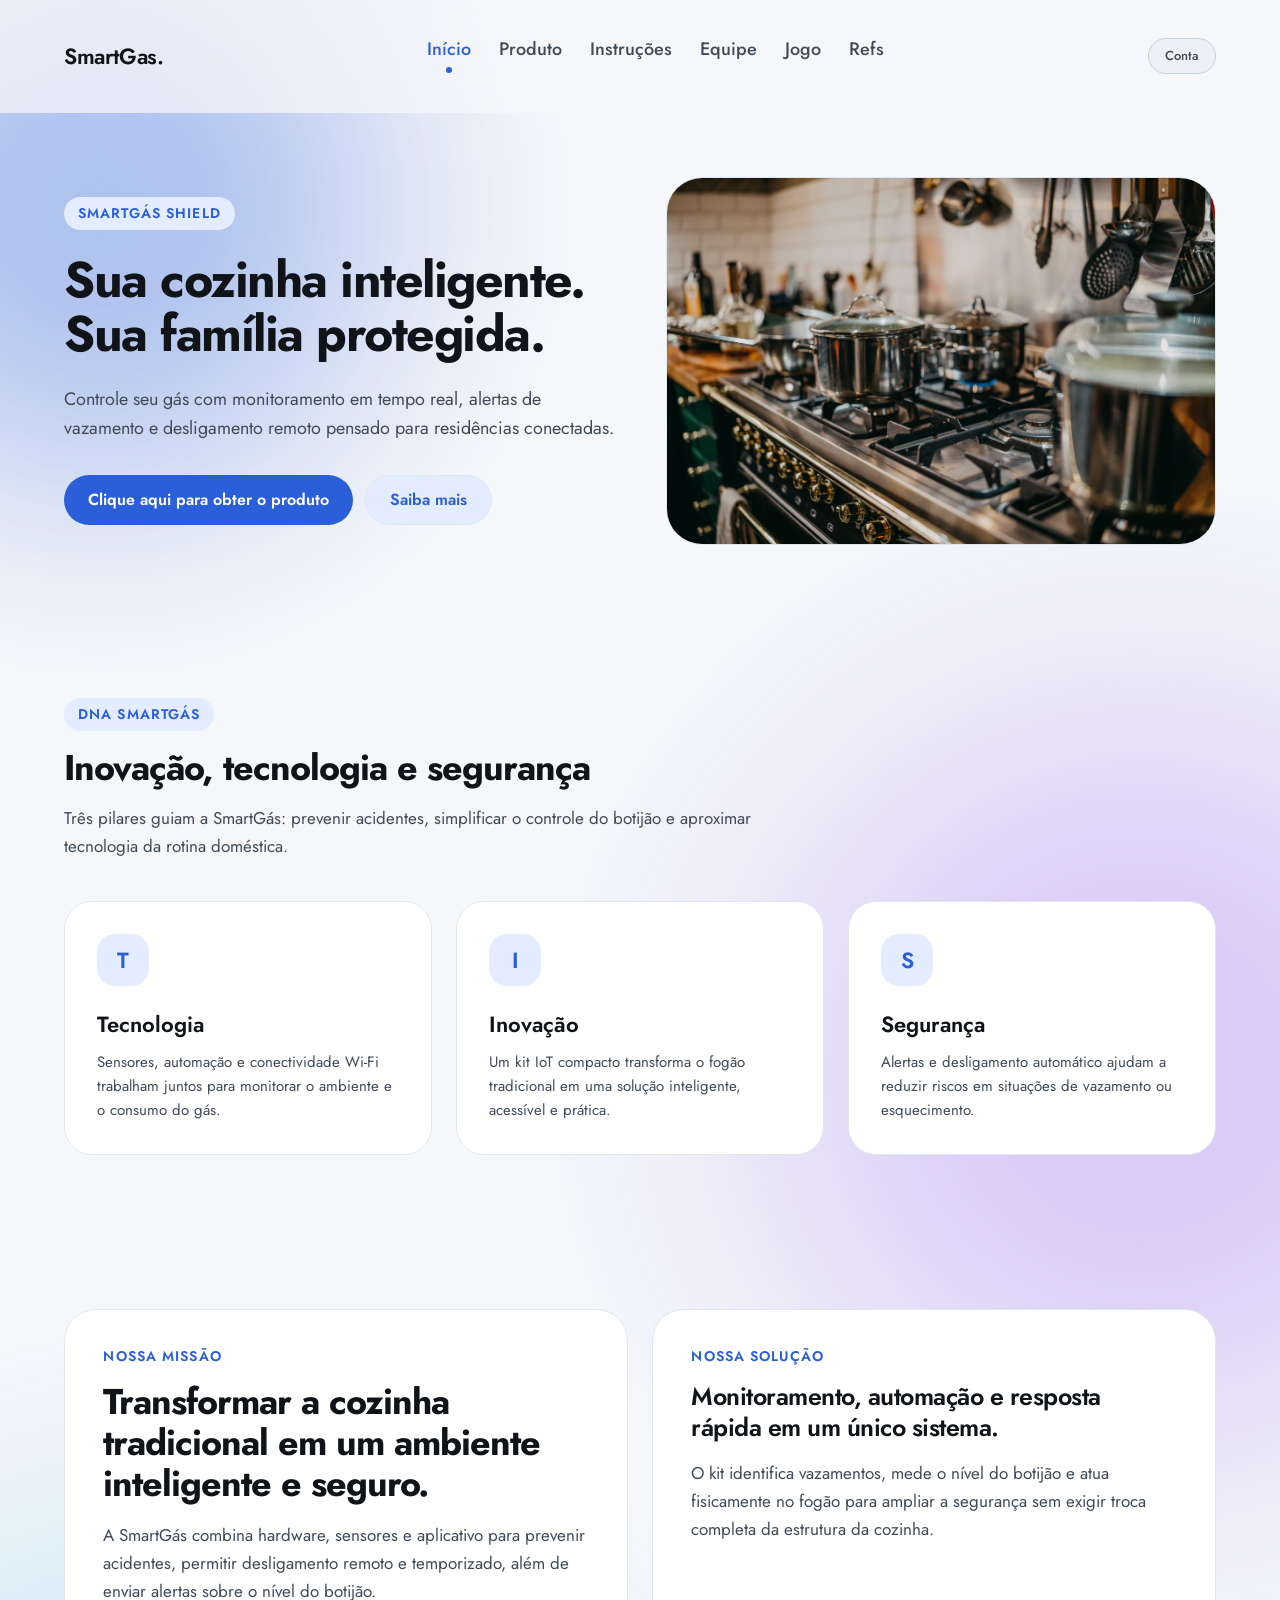
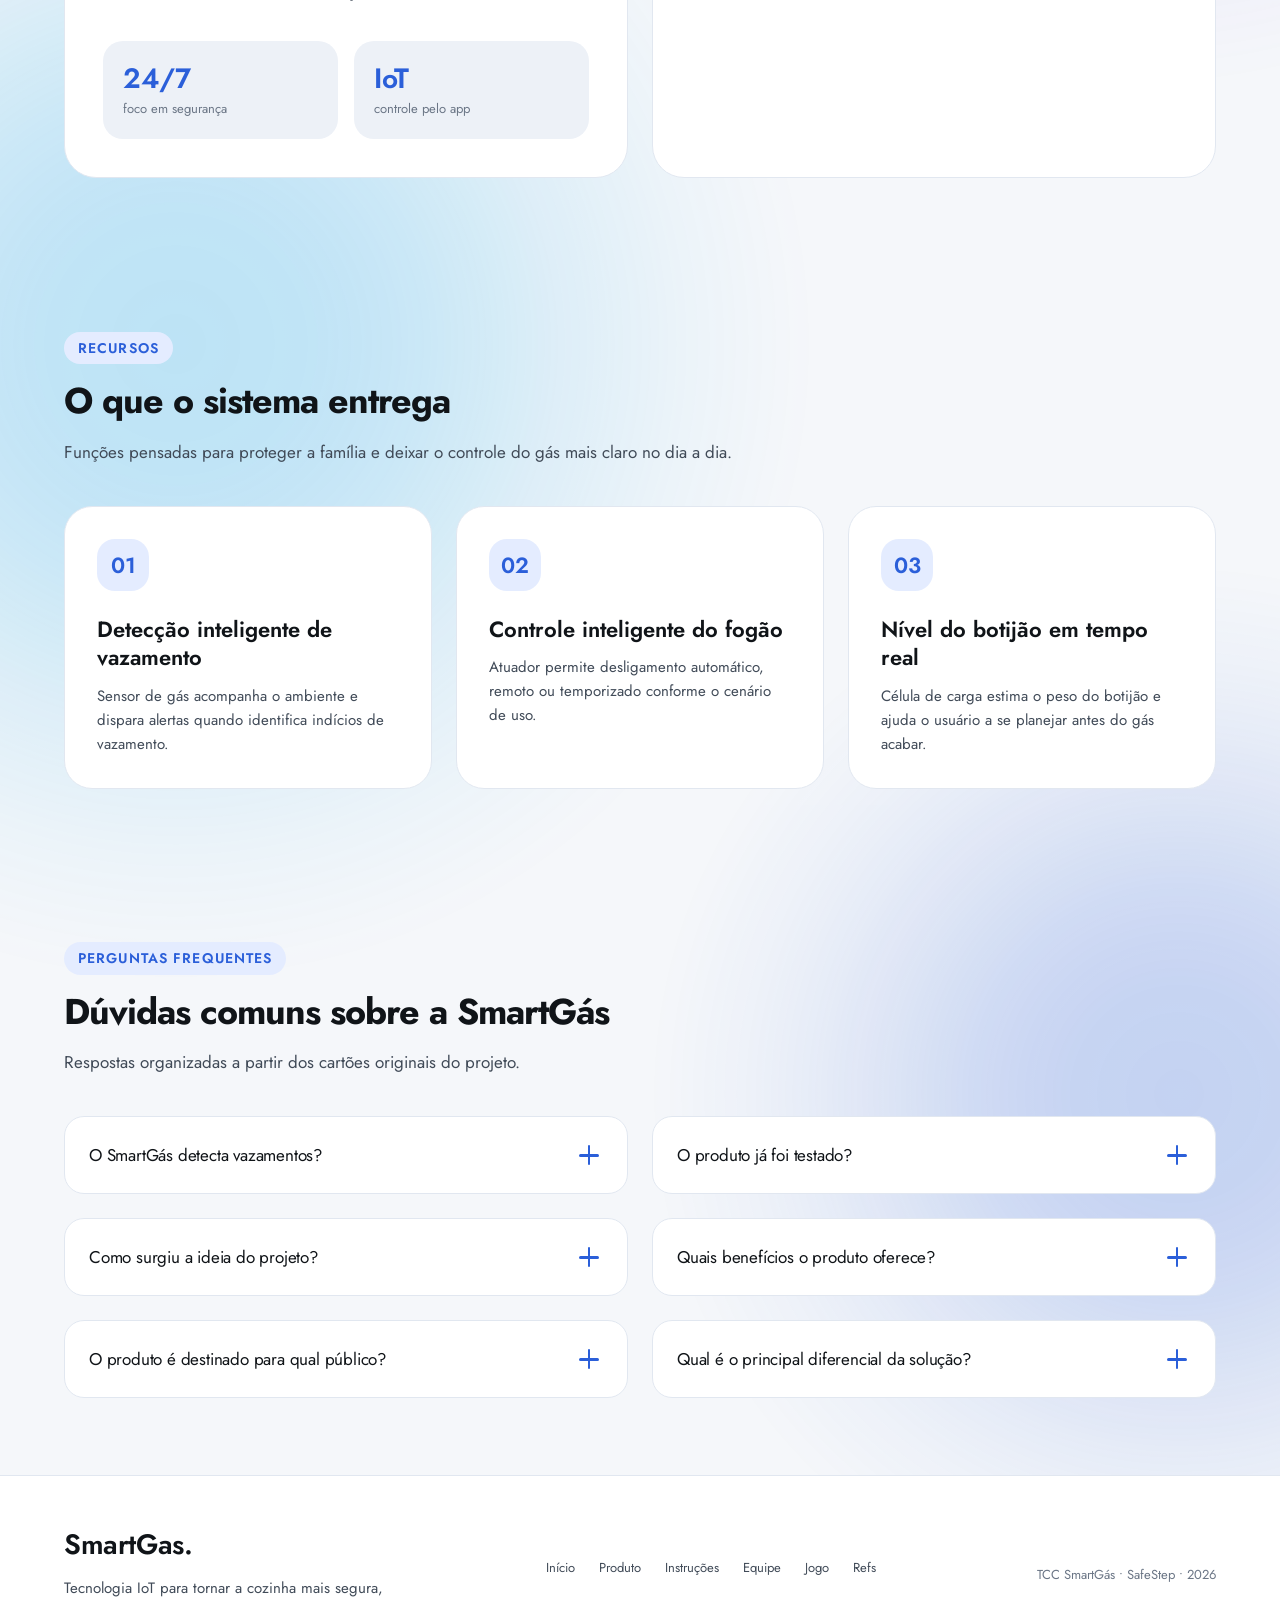
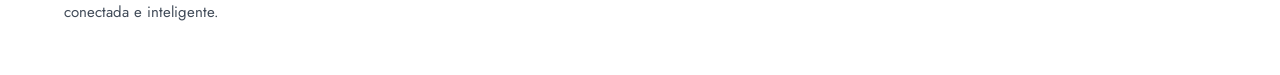
==== index.html @ c1dddef9 "first commit" ====
<!DOCTYPE html>
<html lang="pt-BR">
<head>
  <meta charset="UTF-8">
  <meta name="viewport" content="width=device-width, initial-scale=1">
  <title>SmartGás</title>
  <link rel="preconnect" href="https://fonts.googleapis.com">
  <link rel="preconnect" href="https://fonts.gstatic.com" crossorigin>
  <link href="https://fonts.googleapis.com/css2?family=Jost:wght@400;500;600;700&display=swap" rel="stylesheet">

  <link rel="stylesheet" href="css/global.css">
  <link rel="stylesheet" href="css/aurora.css">
  <!-- síncrono de propósito: aplica o tema e arma a aurora antes da primeira pintura -->
  <script src="js/theme.js"></script>

  <script src="js/aurora.js" defer></script>
  <script src="js/ui.js" defer></script>
  <script src="js/conta.js" defer></script>
</head>

<body data-page="home">

  <div class="aurora" aria-hidden="true">
    <div class="orb orb--1"></div>
    <div class="orb orb--2"></div>
    <div class="orb orb--3"></div>
    <div class="orb orb--4"></div>
  </div>

  <div class="page">

    
    <header class="navbar" id="navbar">
      <div class="container navbar__inner">
        <a class="wordmark" href="index.html">SmartGas.</a>

        <button class="nav-toggle" type="button" aria-expanded="false"
                aria-controls="nav-links" aria-label="Abrir menu">☰</button>

        <nav class="nav-links" id="nav-links" aria-label="Navegação principal">
          <a href="index.html" aria-current="page">Início</a>
          <a href="produto.html">Produto</a>
          <a href="instrucoes.html">Instruções</a>
          <a href="equipe.html">Equipe</a>
          <a href="jogo.html">Jogo</a>
          <a href="refs.html">Refs</a>
        </nav>

        <div class="navbar__actions">
          <button id="account-btn" class="btn--ghost" type="button">Conta</button>
        </div>
      </div>
    </header>

    <dialog class="modal" id="account-modal" aria-labelledby="account-title">
      <div class="panel">
        <span class="eyebrow">SUA CONTA</span>
        <h2 class="t-h3" id="account-title">Você não está conectado</h2>
        <p class="t-body-m modal__text">
          Entre ou crie uma conta para usar o app SmartGás e o jogo The Last Meds.
          
        </p>
        
        <div class="modal__actions">
          <a class="btn btn--primary" href="login.html">Entrar</a>
          <a class="btn btn--secondary" href="cadastro.html">Criar conta</a>
        </div>

        <div class="modal__theme">
          <span class="t-caption">Aparência</span>
          <div class="modal__seg" role="group" aria-label="Escolha de aparência">
            <button type="button" class="modal__opt" data-theme-option="dark">Dark</button>
            <button type="button" class="modal__opt" data-theme-option="light">Light</button>
          </div>
        </div>

        <button type="button" class="modal__close" data-close-modal>Fechar</button>
      </div>
    </dialog>

    <main>
      <section class="hero">
        <div class="container hero__grid">
          <div class="hero__copy">
            <span class="eyebrow">SMARTGÁS SHIELD</span>
            <h1 class="t-display">Sua cozinha inteligente. Sua família protegida.</h1>
            <p class="t-body-l">
              Controle seu gás com monitoramento em tempo real, alertas de vazamento
              e desligamento remoto pensado para residências conectadas.
            </p>
            <div class="hero__actions">
              <a class="btn btn--primary" href="produto.html">Clique aqui para obter o produto</a>
              <a class="btn btn--secondary" href="#dna">Saiba mais</a>
            </div>
          </div>

          <figure class="hero__media">
            <img src="assets/img/hero-cozinha.png"
                 alt="Cozinha residencial com o kit SmartGás instalado junto ao fogão"
            />
          </figure>
        </div>
      </section>

      <section class="section" id="dna">
        <div class="container">
          <div class="section-head">
            <span class="eyebrow">DNA SMARTGÁS</span>
            <h2 class="t-h2">Inovação, tecnologia e segurança</h2>
            <p class="t-body-m lede">
              Três pilares guiam a SmartGás: prevenir acidentes, simplificar o controle
              do botijão e aproximar tecnologia da rotina doméstica.
            </p>
          </div>

          <div class="grid-3">
            <span class="card">
              <span class="card__icon" aria-hidden="true">T</span>
              <h3 class="t-h4">Tecnologia</h3>
              <p class="t-body-s card__body">
                Sensores, automação e conectividade Wi-Fi trabalham juntos para
                monitorar o ambiente e o consumo do gás.
              </p>
            </span>

            <span class="card">
              <span class="card__icon" aria-hidden="true">I</span>
              <h3 class="t-h4">Inovação</h3>
              <p class="t-body-s card__body">
                Um kit IoT compacto transforma o fogão tradicional em uma solução
                inteligente, acessível e prática.
              </p>
            </span>

            <span class="card">
              <span class="card__icon" aria-hidden="true">S</span>
              <h3 class="t-h4">Segurança</h3>
              <p class="t-body-s card__body">
                Alertas e desligamento automático ajudam a reduzir riscos em situações
                de vazamento ou esquecimento.
              </p>
            </span>
          </div>
        </div>
      </section>

      <section class="section" id="missao">
        <div class="container grid-2">

          <div class="panel">
            <span class="eyebrow eyebrow--bare">NOSSA MISSÃO</span>
            <h2 class="t-h2">Transformar a cozinha tradicional em um ambiente inteligente e seguro.</h2>
            <p class="t-body-m">
              A SmartGás combina hardware, sensores e aplicativo para prevenir acidentes,
              permitir desligamento remoto e temporizado, além de enviar alertas sobre o
              nível do botijão.
            </p>

            <div class="metrics">
              <div class="metric">
                <span class="metric__value">24/7</span>
                <span class="metric__label">foco em segurança</span>
              </div>
              <div class="metric">
                <span class="metric__value">IoT</span>
                <span class="metric__label">controle pelo app</span>
              </div>
            </div>
          </div>

          <div class="panel">
            <span class="eyebrow eyebrow--bare">NOSSA SOLUÇÃO</span>
            <h3 class="t-h3">Monitoramento, automação e resposta rápida em um único sistema.</h3>
            <p class="t-body-m">
              O kit identifica vazamentos, mede o nível do botijão e atua fisicamente no
              fogão para ampliar a segurança sem exigir troca completa da estrutura da
              cozinha.
            </p>
          </div>

        </div>
      </section>

      <section class="section" id="recursos">
        <div class="container">
          <div class="section-head">
            <span class="eyebrow">RECURSOS</span>
            <h2 class="t-h2">O que o sistema entrega</h2>
            <p class="t-body-m lede">
              Funções pensadas para proteger a família e deixar o controle do gás mais
              claro no dia a dia.
            </p>
          </div>

          <div class="grid-3">
            <div class="card">
              <span class="card__icon" aria-hidden="true">01</span>
              <h3 class="t-h4">Detecção inteligente de vazamento</h3>
              <p class="t-body-s card__body">
                Sensor de gás acompanha o ambiente e dispara alertas quando identifica
                indícios de vazamento.
              </p>
            </div>

            <div class="card">
              <span class="card__icon" aria-hidden="true">02</span>
              <h3 class="t-h4">Controle inteligente do fogão</h3>
              <p class="t-body-s card__body">
                Atuador permite desligamento automático, remoto ou temporizado conforme
                o cenário de uso.
              </p>
            </div>

            <div class="card">
              <span class="card__icon" aria-hidden="true">03</span>
              <h3 class="t-h4">Nível do botijão em tempo real</h3>
              <p class="t-body-s card__body">
                Célula de carga estima o peso do botijão e ajuda o usuário a se planejar
                antes do gás acabar.
              </p>
            </div>
          </div>
        </div>
      </section>

      <section class="section" id="faq">
        <div class="container">
          <div class="section-head">
            <span class="eyebrow">PERGUNTAS FREQUENTES</span>
            <h2 class="t-h2">Dúvidas comuns sobre a SmartGás</h2>
            <p class="t-body-m lede">
              Respostas organizadas a partir dos cartões originais do projeto.
            </p>
          </div>

          <div class="faq-grid">

            <div class="faq-col">
              <div class="faq-item">
                <h3 class="faq-item__heading">
                  <button class="faq-item__q" type="button"
                          aria-expanded="false" aria-controls="faq-a1">
                    <span class="faq-item__q-text">O SmartGás detecta vazamentos?</span>
                    <span class="faq-item__glyph" aria-hidden="true"></span>
                  </button>
                </h3>
                <div class="faq-item__panel" id="faq-a1">
                  <div class="faq-item__panel-inner">
                    <p class="t-body-s faq-item__a">
                      Sim. O sistema usa sensor de gás para identificar alterações no
                      ambiente e emitir alertas de segurança.
                    </p>
                  </div>
                </div>
              </div>

              <div class="faq-item">
                <h3 class="faq-item__heading">
                  <button class="faq-item__q" type="button"
                          aria-expanded="false" aria-controls="faq-a2">
                    <span class="faq-item__q-text">Como surgiu a ideia do projeto?</span>
                    <span class="faq-item__glyph" aria-hidden="true"></span>
                  </button>
                </h3>
                <div class="faq-item__panel" id="faq-a2">
                  <div class="faq-item__panel-inner">
                    <p class="t-body-s faq-item__a">
                      A ideia nasceu da preocupação com acidentes domésticos provocados por
                      vazamento de gás de cozinha, uma situação comum em residências
                      brasileiras e quase sempre percebida tarde demais.
                    </p>
                  </div>
                </div>
              </div>

              <div class="faq-item">
                <h3 class="faq-item__heading">
                  <button class="faq-item__q" type="button"
                          aria-expanded="false" aria-controls="faq-a3">
                    <span class="faq-item__q-text">O produto é destinado para qual público?</span>
                    <span class="faq-item__glyph" aria-hidden="true"></span>
                  </button>
                </h3>
                <div class="faq-item__panel" id="faq-a3">
                  <div class="faq-item__panel-inner">
                    <p class="t-body-s faq-item__a">
                      Famílias, estudantes que moram sozinhos, pequenos restaurantes e
                      qualquer cozinha que use botijão de GLP e precise de um monitoramento
                      simples e acessível.
                    </p>
                  </div>
                </div>
              </div>
            </div>

            <div class="faq-col">
              <div class="faq-item">
                <h3 class="faq-item__heading">
                  <button class="faq-item__q" type="button"
                          aria-expanded="false" aria-controls="faq-b1">
                    <span class="faq-item__q-text">O produto já foi testado?</span>
                    <span class="faq-item__glyph" aria-hidden="true"></span>
                  </button>
                </h3>
                <div class="faq-item__panel" id="faq-b1">
                  <div class="faq-item__panel-inner">
                    <p class="t-body-s faq-item__a">
                      O protótipo está em desenvolvimento e deve passar por validações com
                      sensores, atuadores e aplicativo.
                    </p>
                  </div>
                </div>
              </div>

              <div class="faq-item">
                <h3 class="faq-item__heading">
                  <button class="faq-item__q" type="button"
                          aria-expanded="false" aria-controls="faq-b2">
                    <span class="faq-item__q-text">Quais benefícios o produto oferece?</span>
                    <span class="faq-item__glyph" aria-hidden="true"></span>
                  </button>
                </h3>
                <div class="faq-item__panel" id="faq-b2">
                  <div class="faq-item__panel-inner">
                    <p class="t-body-s faq-item__a">
                      Alerta sonoro e visual imediato, fechamento automático do registro pelo
                      servo motor e acompanhamento do ambiente pelo aplicativo, tudo com
                      componentes de baixo custo.
                    </p>
                  </div>
                </div>
              </div>

              <div class="faq-item">
                <h3 class="faq-item__heading">
                  <button class="faq-item__q" type="button"
                          aria-expanded="false" aria-controls="faq-b3">
                    <span class="faq-item__q-text">Qual é o principal diferencial da solução?</span>
                    <span class="faq-item__glyph" aria-hidden="true"></span>
                  </button>
                </h3>
                <div class="faq-item__panel" id="faq-b3">
                  <div class="faq-item__panel-inner">
                    <p class="t-body-s faq-item__a">
                      Além de avisar, o SmartGás age: o ESP32 interrompe o fornecimento de
                      gás sozinho e envia o estado do ambiente para o aplicativo, sem
                      depender de alguém estar em casa.
                    </p>
                  </div>
                </div>
              </div>
            </div>

          </div>
        </div>
      </section>
    </main>

    <footer class="footer">
      <div class="container footer__inner">
        <div class="footer__brand">
          <span class="wordmark">SmartGas.</span>
          <p class="t-body-s">
            Tecnologia IoT para tornar a cozinha mais segura, conectada e inteligente.
          </p>
        </div>

        <nav class="footer__sitemap" aria-label="Mapa do site">
          <a href="index.html">Início</a>
          <a href="produto.html">Produto</a>
          <a href="instrucoes.html">Instruções</a>
          <a href="equipe.html">Equipe</a>
          <a href="jogo.html">Jogo</a>
          <a href="refs.html">Refs</a>
        </nav>

        <span class="footer__meta">TCC SmartGás • SafeStep • 2026</span>
      </div>
    </footer>
  </div>


</body>
</html>
---- css/global.css ----
/* ============================================================
   SmartGás — CSS global
   Tokens portados do Figma (arquivo smartGas, fileKey RuCBuh9LRVSl0ZX6xgzeC5)
   Modos do Figma: Dark (padrão) e Light
   ============================================================ */

/* ---------- 1. Tokens de cor — modo Dark (padrão) ---------- */
:root {
  --bg-canvas: #1a1c1e;
  --bg-surface: #24282c;
  --bg-elevated: #2f3439;

  --text-primary: #ffffff;
  --text-secondary: #c4cbd4;
  --text-muted: #8d97a3;
  --text-on-brand: #0b1220;

  --brand-primary: #7da2ff;
  --brand-soft: #24314f;
  --brand-on-soft: #afc5ff;

  --border-subtle: #3a4046;
  --border-strong: #4e555d;

  --glow-aurora-1: #7da2ff;
  --glow-aurora-2: #22d3ee;
  --glow-aurora-3: #a78bfa;

  color-scheme: dark;
}

/* ---------- 2. Tokens de cor — modo Light ---------- */
:root[data-theme="light"] {
  --bg-canvas: #f5f7fa;
  --bg-surface: #ffffff;
  --bg-elevated: #edf1f7;

  --text-primary: #101418;
  --text-secondary: #414b58;
  --text-muted: #6b7686;
  --text-on-brand: #ffffff;

  --brand-primary: #2b5fd9;
  --brand-soft: #e4ecff;
  --brand-on-soft: #2b5fd9;

  --border-subtle: #e1e7f0;
  --border-strong: #c7d0dd;

  --glow-aurora-1: #2b5fd9;
  --glow-aurora-2: #7c3aed;
  --glow-aurora-3: #0ea5e9;

  color-scheme: light;
}

/* Segue o sistema quando o usuário ainda não escolheu um tema */
@media (prefers-color-scheme: light) {
  :root:not([data-theme="dark"]) {
    --bg-canvas: #f5f7fa;
    --bg-surface: #ffffff;
    --bg-elevated: #edf1f7;

    --text-primary: #101418;
    --text-secondary: #414b58;
    --text-muted: #6b7686;
    --text-on-brand: #ffffff;

    --brand-primary: #2b5fd9;
    --brand-soft: #e4ecff;
    --brand-on-soft: #2b5fd9;

    --border-subtle: #e1e7f0;
    --border-strong: #c7d0dd;

    --glow-aurora-1: #2b5fd9;
    --glow-aurora-2: #7c3aed;
    --glow-aurora-3: #0ea5e9;

    color-scheme: light;
  }
}

/* ---------- 3. Tokens de forma e espaço ---------- */
:root {
  --radius-pill: 999px;
  --radius-card: 28px;
  --radius-card-lg: 32px;
  --radius-faq: 20px;
  --radius-tile: 20px;
  --radius-icon: 18px;
  --radius-image: 36px;

  --container: 1200px;
  --gutter: 24px;

  /* escala de espaçamento usada nas seções do Figma */
  --space-1: 8px;
  --space-2: 12px;
  --space-3: 16px;
  --space-4: 20px;
  --space-5: 24px;
  --space-6: 32px;
  --space-7: 40px;
  --space-8: 56px;
  --space-9: 80px;
  --space-10: 120px;

  /* animação de entrada (mesmos valores do protótipo do Figma) */
  --reveal-shift: 70px;
  --reveal-duration: 1.2s;
  --reveal-ease: cubic-bezier(0.16, 1, 0.3, 1);

  /* timings do protótipo Figma (node.reactions) */
  --ease-out: cubic-bezier(0, 0, 0.58, 1);
  --ease-in-out: cubic-bezier(0.42, 0, 0.58, 1);
  --motion-hover: 150ms var(--ease-out);      /* SMART_ANIMATE, hover em geral */
  --motion-overlay: 220ms var(--ease-out);    /* DISSOLVE, modal "Conta" */
  --motion-nav: 250ms var(--ease-in-out);     /* DISSOLVE, navegação entre páginas */
}

/* ---------- 4. Reset ---------- */
*,
*::before,
*::after {
  box-sizing: border-box;
}

html {
  scroll-behavior: smooth;
}

body {
  position: relative; 
  margin: 0;
  background: var(--bg-canvas);
  color: var(--text-primary);
  font-family: "Jost", system-ui, -apple-system, "Segoe UI", sans-serif;
  -webkit-font-smoothing: antialiased;
  text-rendering: optimizeLegibility;
  overflow-x: hidden;
}

h1,
h2,
h3,
h4,
p,
figure,
ul {
  margin: 0;
}

ul {
  padding: 0;
  list-style: none;
}

a {
  color: inherit;
  text-decoration: none;
}

img {
  display: block;
  max-width: 100%;
}

button {
  font: inherit;
  color: inherit;
  border: 0;
  background: none;
  cursor: pointer;
}

:focus-visible {
  outline: 2px solid var(--brand-primary);
  outline-offset: 3px;
  border-radius: 4px;
}

.t-display {
  font-size: clamp(38px, 3.9vw, 56px);
  line-height: 1.08;
  letter-spacing: -1.5px;
  font-weight: 700;
}

.t-h2 {
  font-size: clamp(30px, 2.8vw, 40px);
  line-height: 1.15;
  letter-spacing: -1px;
  font-weight: 700;
}

.t-h3 {
  font-size: clamp(24px, 1.95vw, 28px);
  line-height: 1.25;
  letter-spacing: -0.5px;
  font-weight: 600;
}

.t-h4 {
  font-size: 22px;
  line-height: 1.3;
  font-weight: 600;
}

.t-body-l {
  font-size: clamp(18px, 1.4vw, 20px);
  line-height: 1.6;
  font-weight: 400;
}

.t-body-m {
  font-size: 17px;
  line-height: 1.65;
  font-weight: 400;
}

.t-body-s {
  font-size: 15px;
  line-height: 1.6;
  font-weight: 400;
}

.t-nav {
  font-size: 18px;
  line-height: 1.2;
  font-weight: 500;
}

.t-button {
  font-size: 16px;
  line-height: 1;
  font-weight: 600;
}

.t-caption {
  font-size: 15px;
  line-height: 1.45;
  color: var(--text-secondary)
}

/* ---------- 6. Layout ---------- */
.container {
  width: 100%;
  max-width: var(--container);
  margin-inline: auto;
  padding-inline: var(--gutter);
}

.page {
  position: relative;
  z-index: 1; /* acima da camada de aurora */
}

.section {
  padding-block: clamp(56px, 6vw, 88px);
}

.section-head {
  max-width: 720px;
  display: flex;
  flex-direction: column;
  gap: var(--space-3);
  margin-bottom: var(--space-7);
}

.section-head .lede {
  color: var(--text-secondary);
}

/* ---------- 7. Etiqueta (Label/Eyebrow) ---------- */
.eyebrow {
  display: inline-flex;
  align-items: center;
  align-self: flex-start;
  font-size: 14px;
  line-height: 1.2;
  font-weight: 600;
  letter-spacing: 1.12px;
  color: var(--brand-on-soft);
  background: var(--brand-soft);
  border-radius: var(--radius-pill);
  padding: 8px 14px;
}

.eyebrow--bare {
  background: none;
  padding: 0;
  color: var(--brand-primary);
}

/* ---------- 8. Botões ---------- */
.btn {
  display: inline-flex;
  align-items: center;
  justify-content: center;
  gap: var(--space-1);
  border-radius: var(--radius-pill);
  padding: 16px 24px;
  font-size: 16px;
  line-height: 1;
  font-weight: 600;
  transition: transform 0.18s var(--ease-out), filter 0.18s ease, background-color 0.18s ease;
}

.btn:hover {
  transform: translateY(-2px);
}

.btn--primary {
  background: var(--brand-primary);
  color: var(--text-on-brand);
}

.btn--primary:hover {
  filter: brightness(1.08);
}

.btn--secondary {
  background: var(--brand-soft);
  color: var(--brand-on-soft);
  border: 1px solid var(--border-subtle);
}

.btn--secondary:hover {
  border-color: var(--border-strong);
}

.btn--ghost {
  display: inline-flex;
  align-items: center;
  justify-content: center;
  background: var(--bg-elevated);
  color: var(--text-secondary);
  border: 1px solid var(--border-strong);
  border-radius: var(--radius-pill);
  padding: 8px 16px;
  font-size: 13px;
  line-height: 1.45;
  font-weight: 500;
}

.btn--ghost:hover {
  color: var(--text-primary);
}

/* ---------- 8b. Modal (<dialog> nativo) ----------
   O painel reaproveita .panel, e o conteúdo usa .eyebrow, .btn e .t-*.
   Aqui só fica o que o <dialog> em si precisa. */
.modal {
  width: min(440px, calc(100% - 32px));
  max-width: none;
  padding: 0;
  border: 0;
  background: none;
  color: var(--text-primary);
}

.modal::backdrop {
  background: color-mix(in srgb, var(--bg-canvas) 68%, transparent);
  backdrop-filter: blur(8px);
  -webkit-backdrop-filter: blur(8px);
}

.modal .panel {
  gap: var(--space-2);
}

.modal__text {
  color: var(--text-secondary);
  border-bottom: 1px solid var(--border-subtle);
  padding-bottom: var(--space-3);
}

.modal__actions {
  display: grid;
  gap: var(--space-2);
  margin-top: var(--space-2);
}

/* linha de aparência */
.modal__theme {
  display: flex;
  align-items: center;
  justify-content: space-between;
  gap: var(--space-3);
  margin-top: var(--space-3);
  padding-top: var(--space-4);
  border-top: 1px solid var(--border-subtle);
  color: var(--text-muted);
}

.modal__seg {
  display: flex;
  gap: 4px;
  padding: 4px;
  background: var(--bg-elevated);
  border-radius: var(--radius-pill);
}

.modal__opt {
  padding: 8px 16px;
  border-radius: var(--radius-pill);
  font-size: 13px;
  font-weight: 600;
  color: var(--text-secondary);
  transition: background-color 0.18s ease, color 0.18s ease;
}

.modal__opt[aria-pressed="true"] {
  background: var(--brand-primary);
  color: var(--text-on-brand);
}

.modal__close {
  align-self: center;
  margin-top: var(--space-1);
  font-size: 13px;
  color: var(--text-muted);
}

.modal__close:hover {
  color: var(--text-primary);
}

/* trava a rolagem do fundo enquanto o modal está aberto */
body:has(dialog[open]) {
  overflow: hidden;
}

/* ---------- 9. Navbar ---------- */
.navbar {
  position: sticky;
  top: 0;
  z-index: 20;
  padding-block: var(--space-4);
  background: color-mix(in srgb, var(--bg-canvas) 72%, transparent);
  backdrop-filter: blur(18px);
  -webkit-backdrop-filter: blur(18px);
  border-bottom: 1px solid transparent;
  transition: border-color 0.25s ease, background-color 0.25s ease;
}

.navbar.is-stuck {
  border-bottom-color: var(--border-subtle);
}

.navbar__inner {
  display: flex;
  align-items: center;
  gap: var(--space-6);
  min-height: 72px;
}

.wordmark {
  font-size: 22px;
  line-height: 1.3;
  font-weight: 600;
  letter-spacing: -0.4px;
  color: var(--text-primary);
}

.nav-links {
  display: flex;
  align-items: center;
  gap: 28px;
  margin-inline: auto;
}

.nav-links a {
  position: relative;
  display: inline-flex;
  flex-direction: column;
  align-items: center;
  gap: 6px;
  font-size: 18px;
  line-height: 1.2;
  font-weight: 500;
  color: var(--text-secondary);
  transition: color var(--motion-hover);
}

.nav-links a:hover {
  color: var(--brand-primary);
}

/* ponto indicador — 6px, mesma cor da marca (era um SVG no Figma) */
.nav-links a::after {
  content: "";
  width: 6px;
  height: 6px;
  border-radius: 50%;
  background: var(--brand-primary);
  opacity: 0;
  transition: opacity var(--motion-hover);
}

/* hover: ponto surge em opacidade reduzida (0.45 no protótipo) */
.nav-links a:hover::after {
  opacity: 0.45;
}

.nav-links a[aria-current="page"] {
  color: var(--brand-primary);
}

/* declarada depois de :hover::after — precisa vencer o empate de
   especificidade quando o link ativo também está em hover */
.nav-links a[aria-current="page"]::after {
  opacity: 1;
}

.nav-toggle {
  display: none;
}

/* ---------- 10. Cards ---------- */
.card {
  background: var(--bg-surface);
  border: 1px solid var(--border-subtle);
  border-radius: var(--radius-card);
  padding: var(--space-6);
  display: flex;
  flex-direction: column;
  gap: var(--space-2);
  transition: transform 0.25s var(--reveal-ease), border-color 0.25s ease;
}

.card:hover {
  transform: translateY(-4px);
  border-color: var(--border-strong);
}

.card__icon {
  width: 52px;
  height: 52px;
  display: grid;
  place-items: center;
  border-radius: var(--radius-icon);
  background: var(--brand-soft);
  color: var(--brand-on-soft);
  font-size: 22px;
  font-weight: 600;
  margin-bottom: var(--space-2);
}

.card__body {
  color: var(--text-secondary);
}

.grid-3 {
  display: grid;
  grid-template-columns: repeat(3, 1fr);
  gap: var(--space-5);
}

.grid-2 {
  display: grid;
  grid-template-columns: repeat(2, 1fr);
  gap: var(--space-5);
}

/* ---------- 11. Painéis (Missão / Solução) ---------- */
.panel {
  background: var(--bg-surface);
  border: 1px solid var(--border-subtle);
  border-radius: var(--radius-card-lg);
  padding: clamp(28px, 3vw, 40px);
  display: flex;
  flex-direction: column;
  gap: var(--space-3);
}

.panel p {
  color: var(--text-secondary);
}

.metrics {
  display: grid;
  grid-template-columns: repeat(2, 1fr);
  gap: var(--space-3);
  margin-top: var(--space-4);
}

.metric {
  background: var(--bg-elevated);
  border-radius: var(--radius-tile);
  padding: var(--space-4);
  display: flex;
  flex-direction: column;
  gap: 4px;
}

.metric__value {
  font-size: 28px;
  line-height: 1.25;
  letter-spacing: -0.5px;
  font-weight: 600;
  color: var(--brand-primary);
}

.metric__label {
  font-size: 13px;
  line-height: 1.45;
  color: var(--text-muted);
}

/* ---------- 12. FAQ ---------- */
.faq-grid {
  display: grid;
  grid-template-columns: repeat(2, 1fr);
  gap: var(--space-5);
  align-items: start;
}

.faq-col {
  display: flex;
  flex-direction: column;
  gap: var(--space-5);
}

.faq-item {
  background: var(--bg-surface);
  border: 1px solid var(--border-subtle);
  border-radius: var(--radius-faq);
  padding: var(--space-5);
  /* box-shadow simula a borda de 1.5px do estado aberto sem gerar shift
     de layout que a mudança de border-width provocaria */
  box-shadow: 0 0 0 0 transparent;
  transition:
    background-color var(--motion-hover),
    border-color var(--motion-hover),
    box-shadow var(--motion-hover);
}

.faq-item.is-open {
  background: var(--bg-elevated);
  border-color: var(--brand-primary);
  box-shadow: inset 0 0 0 0.5px var(--brand-primary);
}

/* botão da pergunta — herda o layout e reseta a aparência de <button> */
.faq-item__q {
  all: unset;
  display: flex;
  align-items: center;
  gap: var(--space-5);
  width: 100%;  
  line-height: 1.3;
  letter-spacing: -0.2px;
  color: var(--text-primary);
  cursor: pointer;
}

.faq-item__q:focus-visible {
  outline: 2px solid var(--text-primary);
  outline-offset: 6px;
  border-radius: 4px;
}

.faq-item__q-text {
  flex: 1;
  min-width: 0;
  font-size: 17px;
  font-family: 'Jost', sans-serif;
}

/* ícone plus/minus (dois traços que se cruzam; o vertical gira até coincidir
   com o horizontal no estado aberto, virando "−") */
.faq-item__glyph {
  flex: none;
  position: relative;
  width: 28px;
  height: 28px;
  color: var(--brand-primary);
}

.faq-item__glyph::before,
.faq-item__glyph::after {
  content: "";
  position: absolute;
  inset: 0;
  margin: auto;
  background: currentColor;
  border-radius: 999px;
  transition: transform var(--motion-hover);
}

.faq-item__glyph::before { /* barra horizontal */
  width: 20px;
  height: 2.5px;
}

.faq-item__glyph::after {  /* barra vertical → gira sobre a horizontal */
  width: 2.5px;
  height: 20px;
}

.faq-item.is-open .faq-item__glyph::after {
  transform: rotate(90deg);
}

/* painel da resposta — grid-template-rows anima de 0fr → 1fr, o que
   permite abrir/fechar sem depender da altura conhecida do conteúdo */
.faq-item__panel {
  display: grid;
  grid-template-rows: 0fr;
  transition: grid-template-rows var(--motion-hover);
}

.faq-item.is-open .faq-item__panel {
  grid-template-rows: 1fr;
}

/* visibility tira a resposta fechada da árvore de acessibilidade;
   ela é transicionável e só vira "hidden" ao fim do fechamento */
.faq-item__panel-inner {
  overflow: hidden;
  visibility: hidden;
  transition: visibility var(--motion-hover);
}

.faq-item.is-open .faq-item__panel-inner {
  visibility: visible;
}

.faq-item__heading {
  margin: 0;
  font: inherit;
}

.faq-item__a {
  margin: 0;
  padding-top: var(--space-3);
  color: var(--text-secondary);
}

@media (prefers-reduced-motion: reduce) {
  .faq-item,
  .faq-item__panel,
  .faq-item__glyph::before,
  .faq-item__glyph::after {
    transition: none;
  }
}

/* ---------- 13. Rodapé ---------- */
.footer {
  background: var(--bg-surface);
  border-top: 1px solid var(--border-subtle);
  padding-block: clamp(40px, 4vw, 56px);
}

.footer__inner {
  display: flex;
  gap: var(--space-7);
  align-items: flex-start;
  flex-wrap: wrap;
}

.footer__brand {
  display: flex;
  flex-direction: column;
  gap: var(--space-2);
  max-width: 320px;
}

.footer__brand .wordmark {
  font-size: 28px;
}

.footer__brand p {
  color: var(--text-secondary);
}

.footer__sitemap {
  display: flex;
  gap: var(--space-2) var(--space-5);
  margin-inline: auto;
  padding-top: var(--space-6);
}

.footer__sitemap a {
  font-size: 13px;
  line-height: 1.45;
  color: var(--text-secondary);
}

.footer__sitemap a:hover {
  color: var(--text-primary);
}

.footer__meta {
  font-size: 13px;
  line-height: 1.45;
  color: var(--text-muted);
  align-self: center;
}

/* ---------- 14. Hero ---------- */
.hero {
  padding-top: clamp(48px, 5vw, 72px);
  padding-bottom: clamp(56px, 6vw, 88px);
}

.hero__grid {
  display: grid;
  grid-template-columns: minmax(0, 560px) minmax(0, 640px);
  gap: clamp(32px, 4vw, 56px);
  align-items: center;
}

.hero__copy {
  display: flex;
  flex-direction: column;
  gap: var(--space-5);
}

.hero__copy p {
  color: var(--text-secondary);
}

.hero__actions {
  display: flex;
  flex-wrap: wrap;
  gap: var(--space-2);
  margin-top: var(--space-1);
}

.hero__media {
  border-radius: var(--radius-image);
  overflow: hidden;
  border: 1px solid var(--border-subtle);
  
}

.hero__media img {
  width: 740px;
  height: 100%;
 
}

/* ---------- 15. Alternador de tema ---------- */
.theme-toggle {
  display: inline-grid;
  place-items: center;
  width: 36px;
  height: 36px;
  border-radius: var(--radius-pill);
  background: var(--bg-elevated);
  border: 1px solid var(--border-strong);
  color: var(--text-secondary);
  font-size: 15px;
  transition: color 3s ease, background-color 1.2s ease, border-color 1.2s ease;

}

.theme-toggle:hover {
  color: var(--text-primary);
  border-color: var(--brand-primary);
}

.navbar__actions {
  display: flex;
  align-items: center;
  gap: var(--space-2);
}

/* ---------- 16. Responsivo ---------- */
@media (max-width: 1080px) {
  .hero__grid {
    grid-template-columns: 1fr;
  }

  .grid-3 {
    grid-template-columns: repeat(2, 1fr);
  }
}

@media (max-width: 860px) {
  .nav-links {
    position: fixed;
    inset: 72px 0 auto;
    flex-direction: column;
    align-items: flex-start;
    gap: var(--space-4);
    margin: 0;
    padding: var(--space-6) var(--gutter);
    background: var(--bg-surface);
    border-bottom: 1px solid var(--border-subtle);
    transform: translateY(-12px);
    opacity: 0;
    pointer-events: none;
    transition: opacity 0.2s ease, transform 0.2s ease;
  }

  .nav-links[data-open="true"] {
    opacity: 1;
    transform: none;
    pointer-events: auto;
  }

  .nav-links a {
    flex-direction: row;
  }

  .nav-toggle {
    display: inline-grid;
    place-items: center;
    width: 36px;
    height: 36px;
    border-radius: var(--radius-pill);
    background: var(--bg-elevated);
    border: 1px solid var(--border-strong);
    margin-left: auto;
    
  }

  .grid-3,
  .grid-2,
  .faq-grid,
  .metrics {
    grid-template-columns: 1fr;
  }

  .footer__inner {
    flex-direction: column;
  }

  .footer__sitemap {
    margin-inline: 0;
  }
}
---- css/aurora.css ----
/* ============================================================
   SmartGás — Aurora
   Fundo de orbes em gradiente radial, portado dos component sets
   "Fundo / Aurora / <Página> <Tema>" do Figma.

   No Figma cada orbe é uma ELIPSE com preenchimento GRADIENT_RADIAL
   e a mesma escada de 10 paradas de alpha — não há blur de camada,
   toda a suavidade vem do gradiente.

   Posições em % (centro do orbe) medidas sobre o frame da aurora.
   ============================================================ */

.aurora {
  position: absolute;
  inset: 0;
  z-index: 0;
  overflow: hidden; /* recorta nas bordas do documento, fora da área visível */
  pointer-events: none;
}

.orb {
  position: absolute;
  left: var(--orb-x);
  top: var(--orb-y);
  width: var(--orb-size);
  height: var(--orb-size);
  /* sem border-radius: o gradiente já termina em transparente na borda,
     e um recorte extra só poderia devolver uma aresta serrilhada */
  opacity: var(--orb-opacity);
  transform: translate(-50%, -50%);
  will-change: opacity, transform;

  /* Escada de alpha idêntica em todos os orbes (0% → 100%).
     `closest-side` é obrigatório: sem ele o padrão é `farthest-corner`,
     que só chega em transparente na quina do elemento (~1,41x o raio).
     Como o border-radius recorta um círculo no raio, o gradiente seria
     cortado ainda opaco e apareceria uma bola de borda dura. */
  background: radial-gradient(
    circle closest-side,
    color-mix(in srgb, var(--orb-color) 100%, transparent) 0%,
    color-mix(in srgb, var(--orb-color) 94%, transparent) 20%,
    color-mix(in srgb, var(--orb-color) 80%, transparent) 34%,
    color-mix(in srgb, var(--orb-color) 62%, transparent) 46%,
    color-mix(in srgb, var(--orb-color) 44%, transparent) 57%,
    color-mix(in srgb, var(--orb-color) 29%, transparent) 67%,
    color-mix(in srgb, var(--orb-color) 17%, transparent) 77%,
    color-mix(in srgb, var(--orb-color) 9%, transparent) 86%,
    color-mix(in srgb, var(--orb-color) 3%, transparent) 94%,
    transparent 100%
  );
}

/* ---------- Tamanho, cor e opacidade por índice de orbe ---------- */
.orb--1 {
  --orb-size: clamp(548px, 76.1vw, 1096px);
  --orb-color: var(--glow-aurora-1);
  --orb-opacity: 0.352;
  --orb-x: 7.92%;
}

.orb--2 {
  --orb-size: clamp(707px, 98.2vw, 1414px);
  --orb-color: var(--glow-aurora-2);
  --orb-opacity: 0.242;
  --orb-x: 89.17%;
}

.orb--3 {
  --orb-size: clamp(738px, 102.5vw, 1476px);
  --orb-color: var(--glow-aurora-3);
  --orb-opacity: 0.242;
  --orb-x: 13.75%;
}

.orb--4 {
  --orb-size: clamp(612px, 85vw, 1224px);
  --orb-color: var(--glow-aurora-1);
  --orb-opacity: 0.242;
  --orb-x: 92.08%;
}

/* ---------- Posição vertical por página ---------- */
/* Home */
[data-page="home"] .orb--1 { --orb-y: 6.31%; }
[data-page="home"] .orb--2 { --orb-y: 32.85%; }
[data-page="home"] .orb--3 { --orb-y: 59.36%; }
[data-page="home"] .orb--4 { --orb-y: 82.27%; }

/* Produto */
[data-page="produto"] .orb--1 { --orb-y: 12.51%; }
[data-page="produto"] .orb--2 { --orb-y: 37.51%; }
[data-page="produto"] .orb--3 { --orb-y: 62.51%; }
[data-page="produto"] .orb--4 { --orb-y: 87.51%; }

/* Instruções */
[data-page="instrucoes"] .orb--1 { --orb-y: 12.50%; }
[data-page="instrucoes"] .orb--2 { --orb-y: 37.51%; }
[data-page="instrucoes"] .orb--3 { --orb-y: 62.49%; }
[data-page="instrucoes"] .orb--4 { --orb-y: 87.50%; }

/* Equipe */
[data-page="equipe"] .orb--1 { --orb-y: 6.70%; }
[data-page="equipe"] .orb--2 { --orb-y: 33.38%; }
[data-page="equipe"] .orb--3 { --orb-y: 60.06%; }
[data-page="equipe"] .orb--4 { --orb-y: 82.73%; }

/* Jogo — só 3 orbes no Figma */
[data-page="jogo"] .orb--1 { --orb-y: 9.22%; }
[data-page="jogo"] .orb--2 { --orb-y: 45.12%; }
[data-page="jogo"] .orb--3 { --orb-y: 81.01%; }
[data-page="jogo"] .orb--4 { display: none; }

/* Refs — o Orb 4 fica à esquerda dos demais nesta página */
[data-page="refs"] .orb--1 { --orb-y: 8.50%; }
[data-page="refs"] .orb--2 { --orb-y: 43.96%; }
[data-page="refs"] .orb--3 { --orb-y: 79.46%; }
[data-page="refs"] .orb--4 { --orb-y: 95.83%; --orb-x: 89.17%; }

/* As telas de autenticação e de conta (Acesso, Login, Cadastro,
   Bem-vindo, Painel, Menu/Conta, Recuperar senha…) não têm aurora
   no Figma — basta omitir o data-page ou não incluir a .aurora. */

/* ---------- Animação de entrada ---------- */
/* O estado inicial só é aplicado quando o JS arma a animação
   (data-motion="armed" no <html>), para que sem JS os orbes
   apareçam normalmente. */
/* O transform é escrito por extenso em cada estado (e não via custom
   property variável) porque propriedades personalizadas não registradas
   não interpolam — o transform daria um salto em vez de animar. */
[data-motion="armed"] .orb {
  opacity: 0;
  transform: translate(-50%, -50%) translateY(var(--reveal-shift));
}

[data-motion] .orb {
  transition: opacity var(--reveal-duration) var(--reveal-ease),
    transform var(--reveal-duration) var(--reveal-ease);
}

[data-motion="in"] .orb {
  opacity: var(--orb-opacity);
  transform: translate(-50%, -50%);
}

/* escalonamento leve, na ordem em que os orbes descem a página */
.orb--1 { transition-delay: 0ms; }
.orb--2 { transition-delay: 120ms; }
.orb--3 { transition-delay: 240ms; }
.orb--4 { transition-delay: 360ms; }

@media (prefers-reduced-motion: reduce) {
  .orb {
    transition: none !important;
    transition-delay: 0ms !important;
    opacity: var(--orb-opacity) !important;
    transform: translate(-50%, -50%) !important;
  }
}

/* Fallback para navegadores sem color-mix(): orbes em cor sólida
   suave, sem gradiente — o layout continua correto. */
@supports not (background: color-mix(in srgb, red 50%, transparent)) {
  .orb {
    background: var(--orb-color);
    border-radius: 50%; /* aqui o recorte é necessário: cor sólida + blur */
    filter: blur(180px);
    opacity: calc(var(--orb-opacity) * 0.8);
  }
}
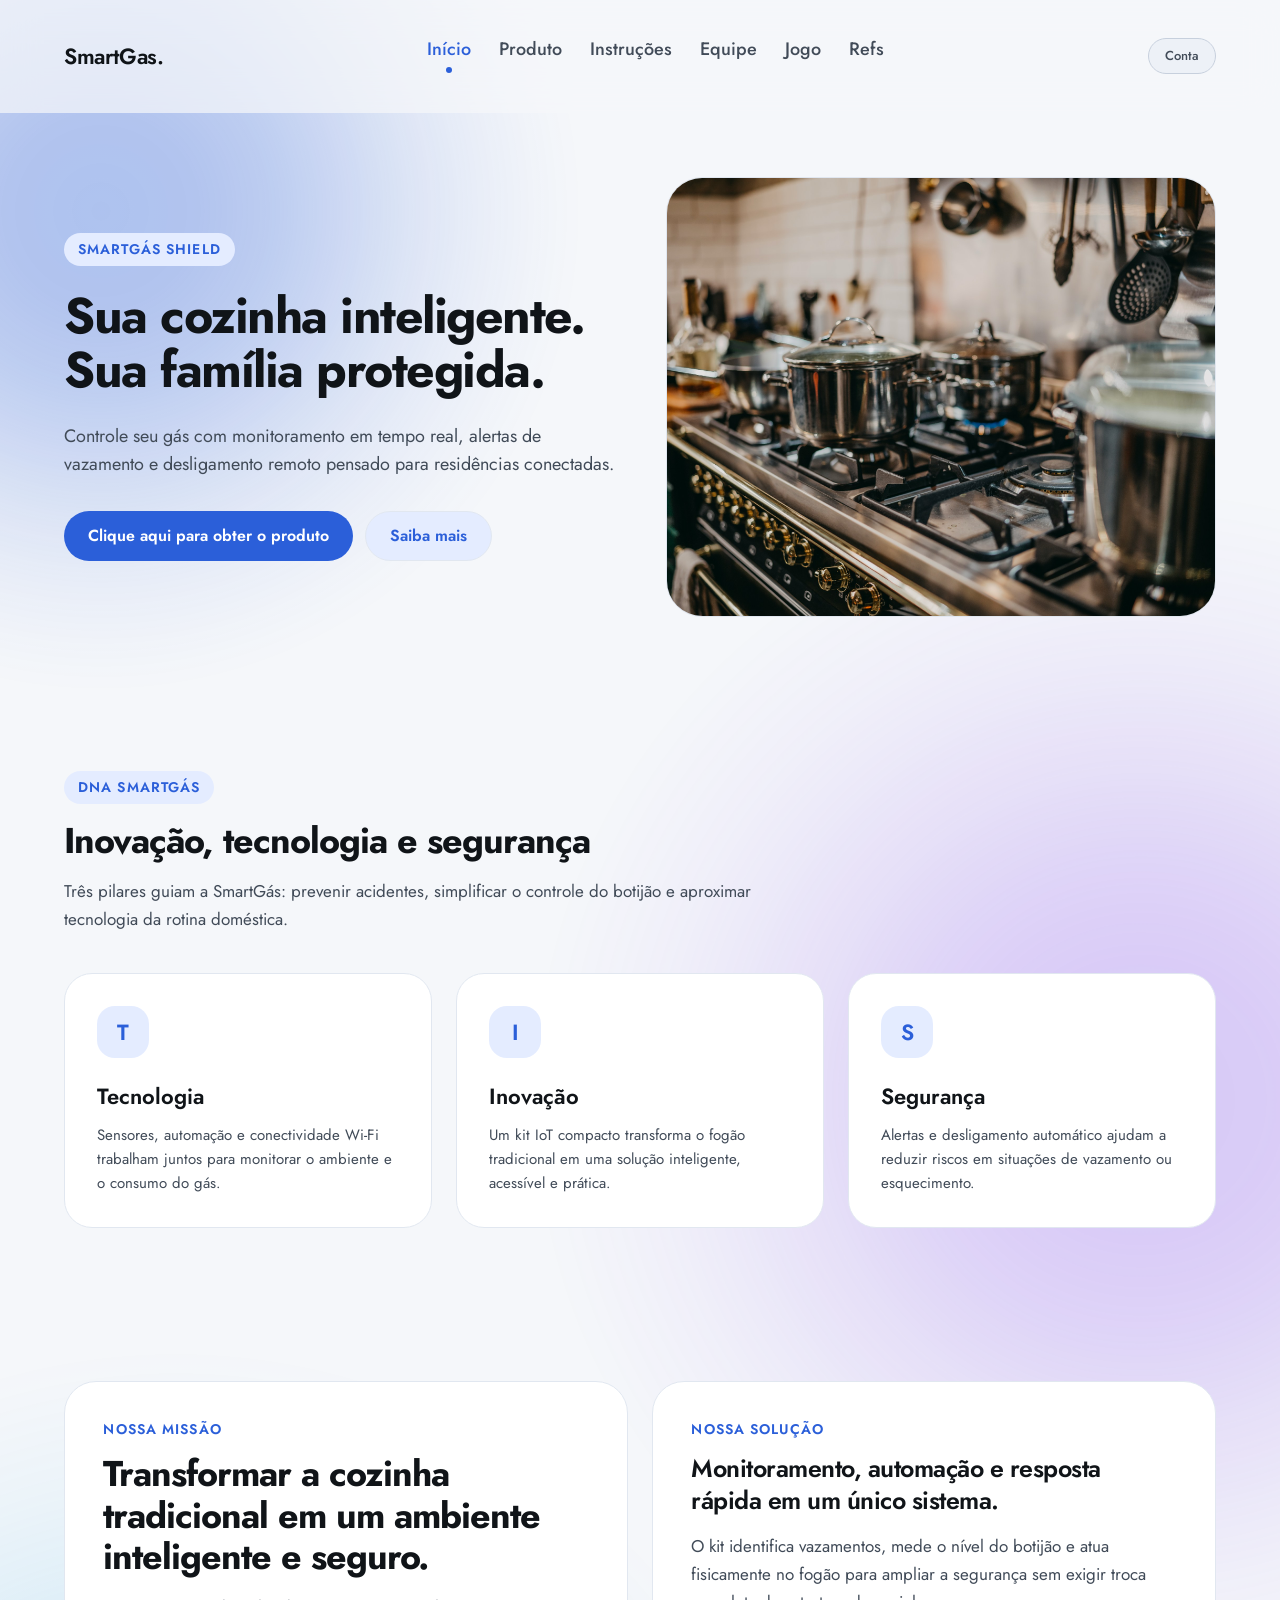
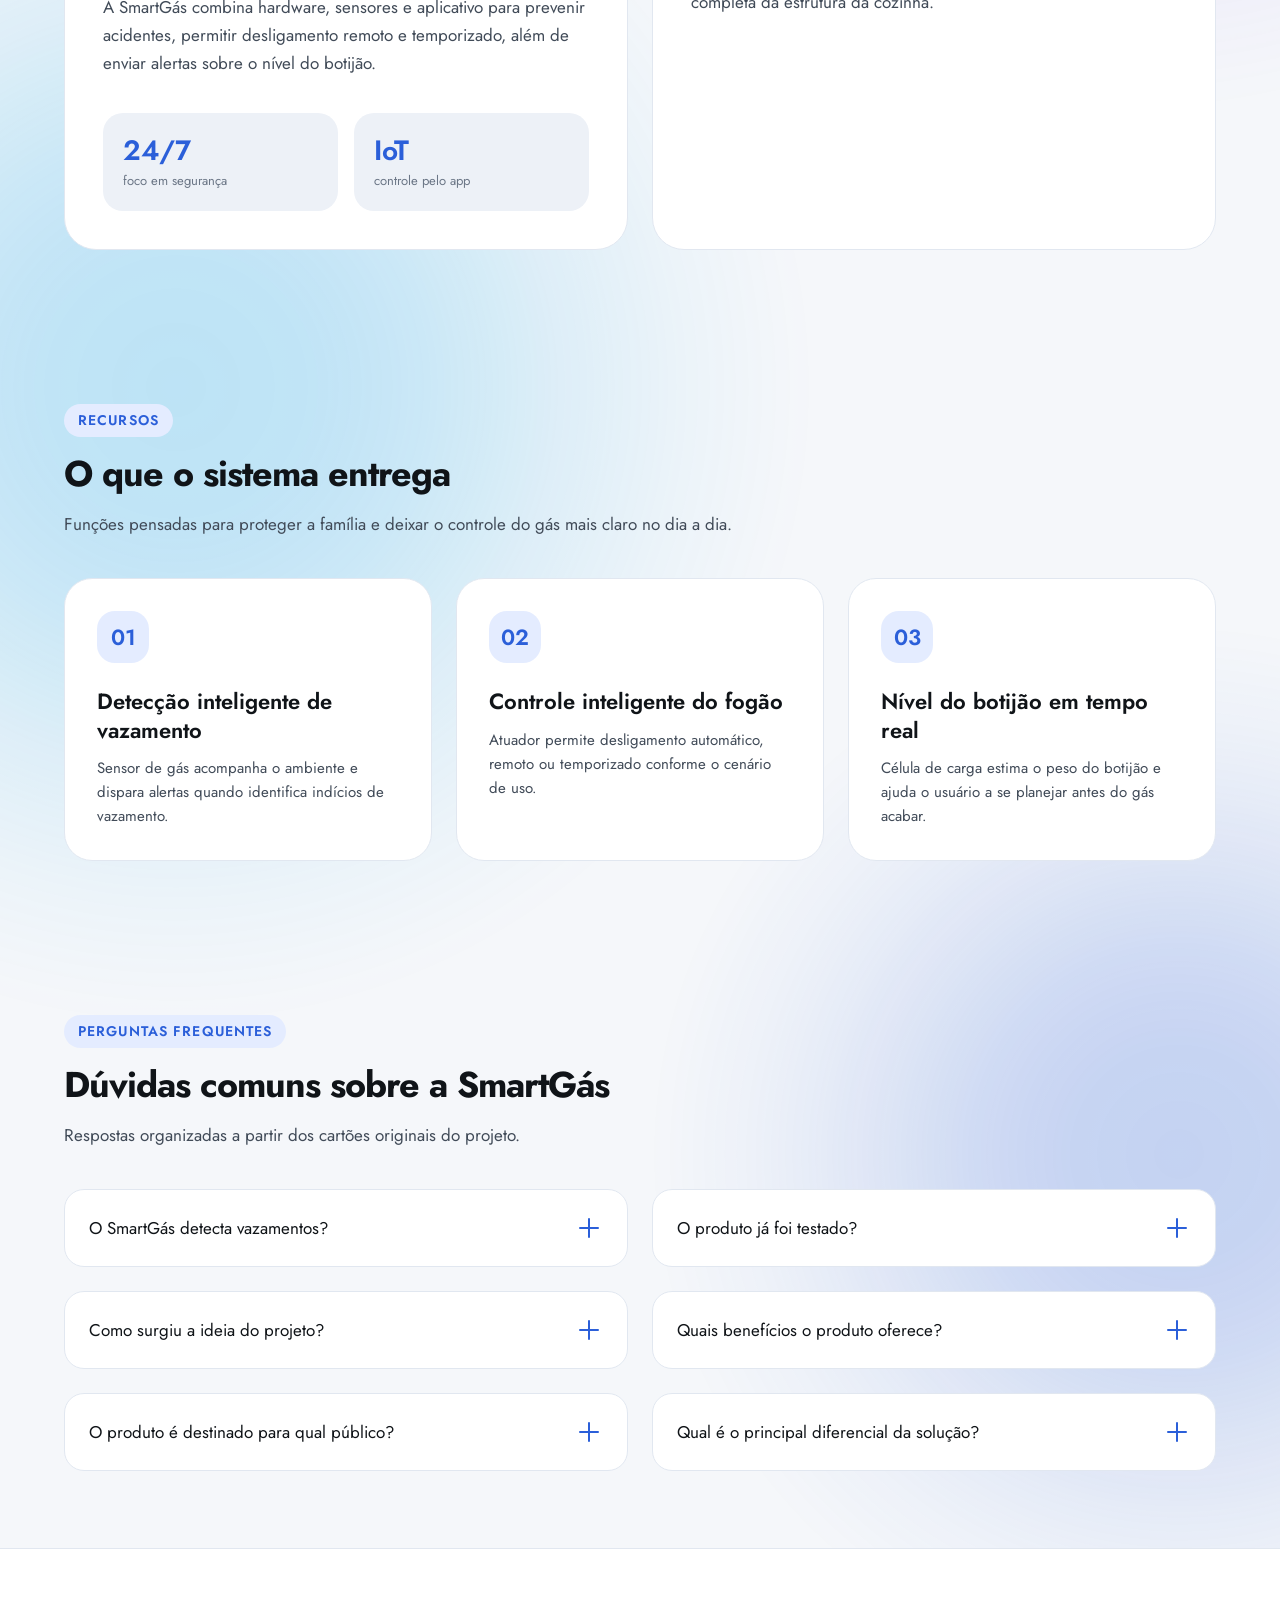
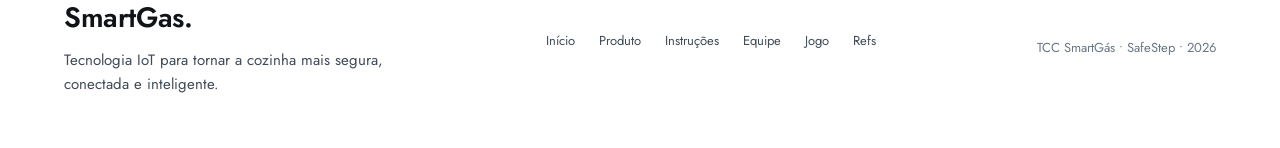
==== commit 2401b320: "finalização da página HOME e ajustes de transição" ====
--- a/index.html
+++ b/index.html
@@ -95,7 +95,9 @@
           </div>
 
           <figure class="hero__media">
+            
             <img src="assets/img/hero-cozinha.png"
+            width= '640' height = '480'
                  alt="Cozinha residencial com o kit SmartGás instalado junto ao fogão"
             />
           </figure>
--- a/css/global.css
+++ b/css/global.css
@@ -117,6 +117,37 @@
   --motion-hover: 150ms var(--ease-out);      /* SMART_ANIMATE, hover em geral */
   --motion-overlay: 220ms var(--ease-out);    /* DISSOLVE, modal "Conta" */
   --motion-nav: 250ms var(--ease-in-out);     /* DISSOLVE, navegação entre páginas */
+  --motion-theme: 280ms var(--ease-out);      /* DISSOLVE, troca de tema */
+}
+
+/* ---------- 3b. Troca de tema (DISSOLVE / EASE_OUT / 280ms) ----------
+   O atributo data-theme-changing é posto pelo theme.js só durante a
+   troca, para que o cross-fade não interfira nas demais transições.
+   O !important garante que todo elemento use este mesmo timing na
+   janela de 280ms, em vez do seu próprio. */
+:root[data-theme-changing],
+:root[data-theme-changing] *,
+:root[data-theme-changing] *::before,
+:root[data-theme-changing] *::after {
+  transition:
+    background-color var(--motion-theme),
+    background-image var(--motion-theme),
+    color var(--motion-theme),
+    border-color var(--motion-theme),
+    outline-color var(--motion-theme),
+    box-shadow var(--motion-theme),
+    fill var(--motion-theme),
+    stroke var(--motion-theme) !important;
+  transition-delay: 0s !important;
+}
+
+@media (prefers-reduced-motion: reduce) {
+  :root[data-theme-changing],
+  :root[data-theme-changing] *,
+  :root[data-theme-changing] *::before,
+  :root[data-theme-changing] *::after {
+    transition: none !important;
+  }
 }
 
 /* ---------- 4. Reset ---------- */
@@ -358,12 +389,58 @@
   border: 0;
   background: none;
   color: var(--text-primary);
+
+  /* DISSOLVE / EASE_OUT / 220ms — só opacidade, como no protótipo.
+     `display` e `overlay` precisam de allow-discrete para que o <dialog>
+     continue pintado durante o fade de saída em vez de sumir de imediato. */
+  opacity: 0;
+  /* a 1ª declaração é o fallback: se o navegador não entender
+     allow-discrete, ele descarta só a 2ª e o fade continua funcionando */
+  transition: opacity var(--motion-overlay);
+  transition:
+    opacity var(--motion-overlay),
+    display var(--motion-overlay) allow-discrete,
+    overlay var(--motion-overlay) allow-discrete;
+}
+
+.modal[open] {
+  opacity: 1;
+}
+
+/* estado inicial da animação de entrada */
+@starting-style {
+  .modal[open] {
+    opacity: 0;
+  }
 }
 
 .modal::backdrop {
   background: color-mix(in srgb, var(--bg-canvas) 68%, transparent);
   backdrop-filter: blur(8px);
   -webkit-backdrop-filter: blur(8px);
+  opacity: 0;
+  transition: opacity var(--motion-overlay);
+  transition:
+    opacity var(--motion-overlay),
+    display var(--motion-overlay) allow-discrete,
+    overlay var(--motion-overlay) allow-discrete;
+}
+
+.modal[open]::backdrop {
+  opacity: 1;
+}
+
+@starting-style {
+  .modal[open]::backdrop {
+    opacity: 0;
+  }
+}
+
+@media (prefers-reduced-motion: reduce) {
+  .modal,
+  .modal::backdrop {
+    transition: none;
+  }
 }
 
 .modal .panel {
@@ -649,9 +726,13 @@
   display: flex;
   align-items: center;
   gap: var(--space-5);
-  width: 100%;  
-  line-height: 1.3;
-  letter-spacing: -0.2px;
+  width: 100%;
+  /* pergunta no Figma: 17px Regular / 165%.
+     (o 22px SemiBold de lá pertence ao glifo, não ao texto) */
+  font-family: inherit;
+  font-size: 17px;
+  line-height: 1.65;
+  font-weight: 400;
   color: var(--text-primary);
   cursor: pointer;
 }
@@ -832,16 +913,19 @@
 }
 
 .hero__media {
+  /* 640x440 e raio 36 no Figma ("Imagem hero").
+     Para redimensionar, mexa AQUI: a proporção controla a altura e a
+     largura máxima vem da coluna do .hero__grid (640px). */
+  aspect-ratio: 800 / 640;
   border-radius: var(--radius-image);
   overflow: hidden;
   border: 1px solid var(--border-subtle);
-  
 }
 
 .hero__media img {
-  width: 740px;
+  width: 100%;
   height: 100%;
- 
+  object-fit: cover; /* scaleMode FILL do preenchimento no Figma */
 }
 
 /* ---------- 15. Alternador de tema ---------- */
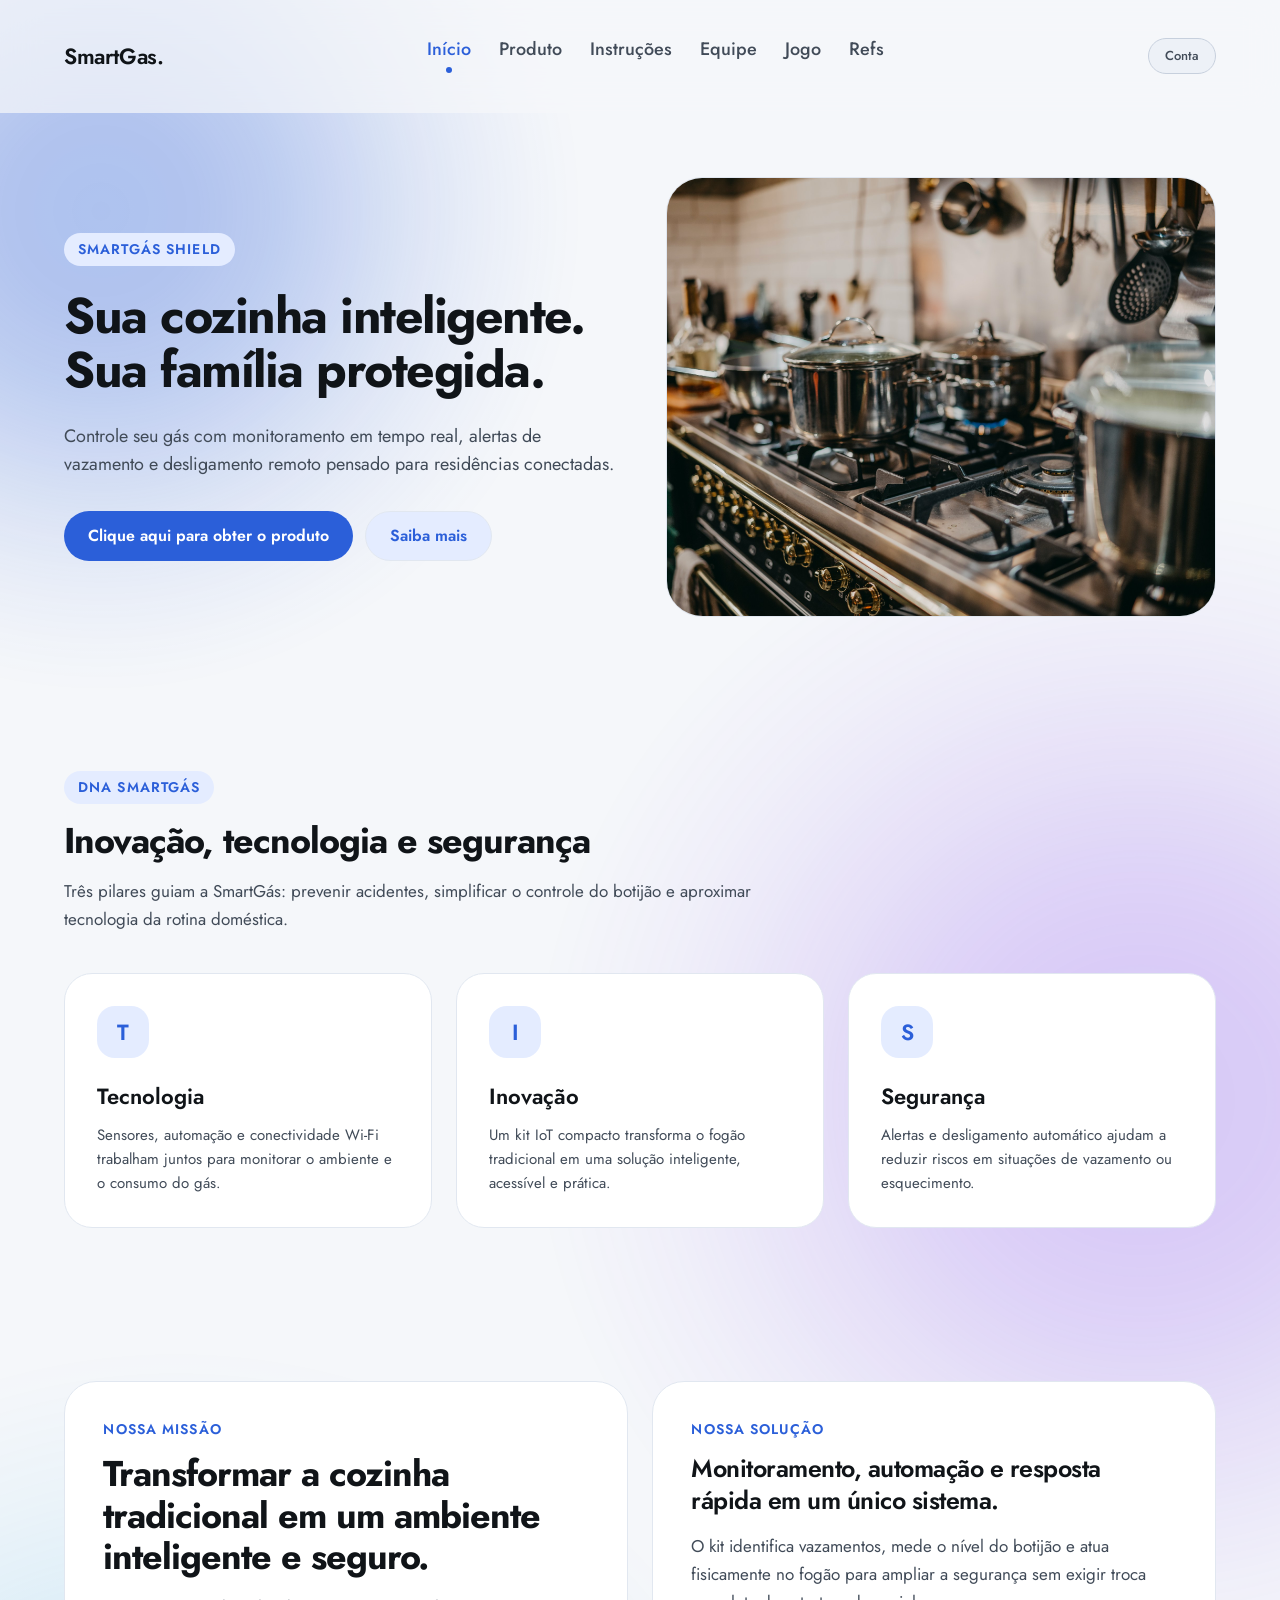
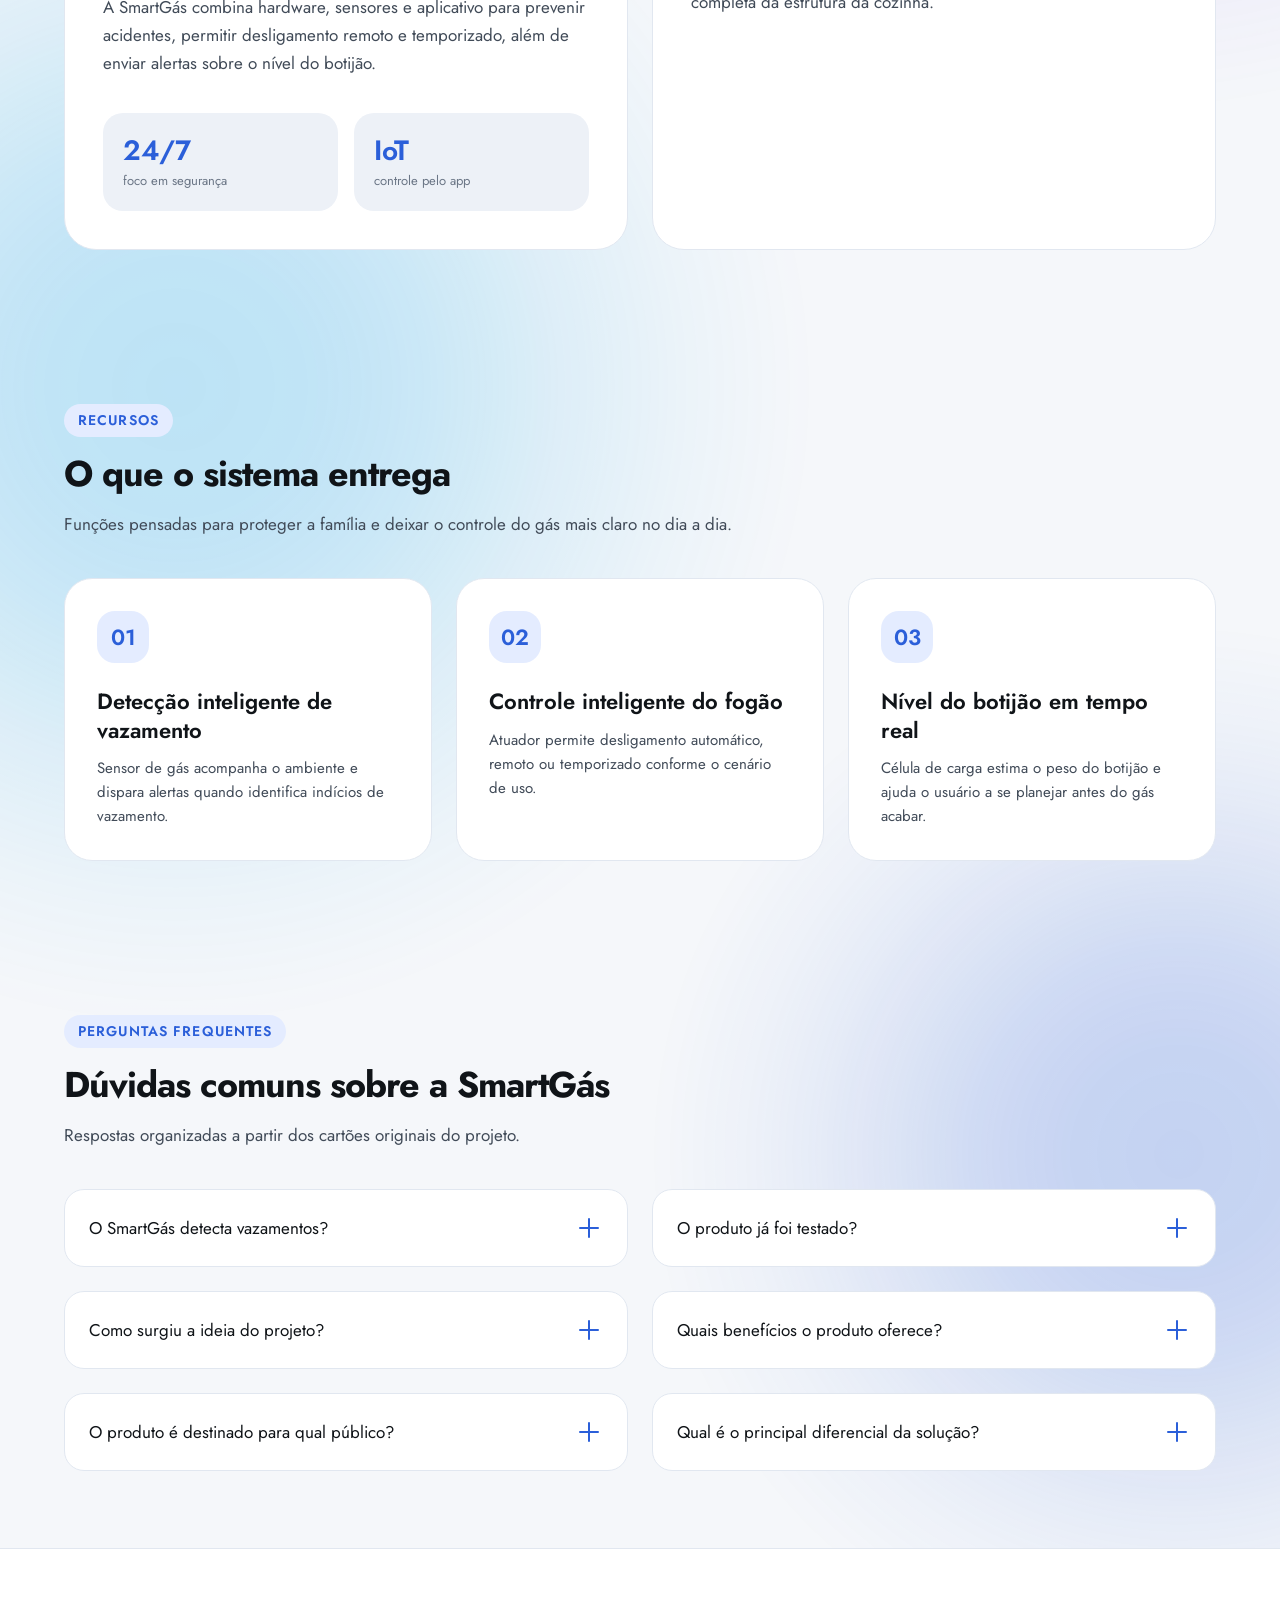
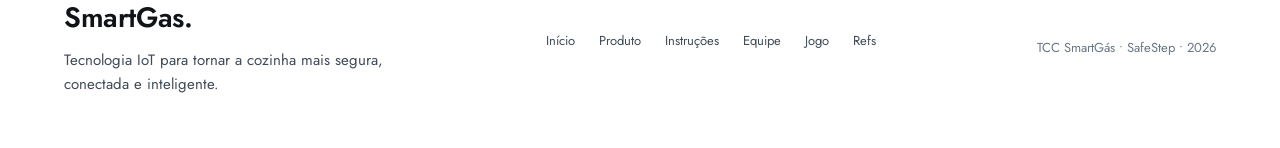
==== commit 4e391352: "arrumando o tamanho da imagem absolute, criando página produtos.html e produtos.css + finalização do" ====
--- a/index.html
+++ b/index.html
@@ -32,14 +32,14 @@
     
     <header class="navbar" id="navbar">
       <div class="container navbar__inner">
-        <a class="wordmark" href="index.html">SmartGas.</a>
+        <a class="wordmark" href="#navbar">SmartGas.</a>
 
         <button class="nav-toggle" type="button" aria-expanded="false"
                 aria-controls="nav-links" aria-label="Abrir menu">☰</button>
 
         <nav class="nav-links" id="nav-links" aria-label="Navegação principal">
           <a href="index.html" aria-current="page">Início</a>
-          <a href="produto.html">Produto</a>
+          <a href="./produto/produto.html">Produto</a>
           <a href="instrucoes.html">Instruções</a>
           <a href="equipe.html">Equipe</a>
           <a href="jogo.html">Jogo</a>
@@ -82,7 +82,7 @@
       <section class="hero">
         <div class="container hero__grid">
           <div class="hero__copy">
-            <span class="eyebrow">SMARTGÁS SHIELD</span>
+            <span class="eyebrow" id="">SMARTGÁS SHIELD</span>
             <h1 class="t-display">Sua cozinha inteligente. Sua família protegida.</h1>
             <p class="t-body-l">
               Controle seu gás com monitoramento em tempo real, alertas de vazamento
--- a/css/global.css
+++ b/css/global.css
@@ -1,7 +1,5 @@
 /* ============================================================
-   SmartGás — CSS global
-   Tokens portados do Figma (arquivo smartGas, fileKey RuCBuh9LRVSl0ZX6xgzeC5)
-   Modos do Figma: Dark (padrão) e Light
+   |||||||||||||||| SmartGás — CSS global |||||||||||||||||||||               
    ============================================================ */
 
 /* ---------- 1. Tokens de cor — modo Dark (padrão) ---------- */
@@ -150,7 +148,7 @@
   }
 }
 
-/* ---------- 4. Reset ---------- */
+
 *,
 *::before,
 *::after {
@@ -274,7 +272,7 @@
   color: var(--text-secondary)
 }
 
-/* ---------- 6. Layout ---------- */
+
 .container {
   width: 100%;
   max-width: var(--container);
@@ -284,7 +282,7 @@
 
 .page {
   position: relative;
-  z-index: 1; /* acima da camada de aurora */
+  z-index: 1; 
 }
 
 .section {
@@ -303,7 +301,7 @@
   color: var(--text-secondary);
 }
 
-/* ---------- 7. Etiqueta (Label/Eyebrow) ---------- */
+
 .eyebrow {
   display: inline-flex;
   align-items: center;
@@ -324,7 +322,6 @@
   color: var(--brand-primary);
 }
 
-/* ---------- 8. Botões ---------- */
 .btn {
   display: inline-flex;
   align-items: center;
@@ -379,9 +376,7 @@
   color: var(--text-primary);
 }
 
-/* ---------- 8b. Modal (<dialog> nativo) ----------
-   O painel reaproveita .panel, e o conteúdo usa .eyebrow, .btn e .t-*.
-   Aqui só fica o que o <dialog> em si precisa. */
+
 .modal {
   width: min(440px, calc(100% - 32px));
   max-width: none;
@@ -389,13 +384,7 @@
   border: 0;
   background: none;
   color: var(--text-primary);
-
-  /* DISSOLVE / EASE_OUT / 220ms — só opacidade, como no protótipo.
-     `display` e `overlay` precisam de allow-discrete para que o <dialog>
-     continue pintado durante o fade de saída em vez de sumir de imediato. */
   opacity: 0;
-  /* a 1ª declaração é o fallback: se o navegador não entender
-     allow-discrete, ele descarta só a 2ª e o fade continua funcionando */
   transition: opacity var(--motion-overlay);
   transition:
     opacity var(--motion-overlay),
@@ -407,7 +396,7 @@
   opacity: 1;
 }
 
-/* estado inicial da animação de entrada */
+
 @starting-style {
   .modal[open] {
     opacity: 0;
@@ -459,7 +448,7 @@
   margin-top: var(--space-2);
 }
 
-/* linha de aparência */
+
 .modal__theme {
   display: flex;
   align-items: center;
@@ -504,12 +493,12 @@
   color: var(--text-primary);
 }
 
-/* trava a rolagem do fundo enquanto o modal está aberto */
+
 body:has(dialog[open]) {
   overflow: hidden;
 }
 
-/* ---------- 9. Navbar ---------- */
+
 .navbar {
   position: sticky;
   top: 0;
@@ -565,7 +554,7 @@
   color: var(--brand-primary);
 }
 
-/* ponto indicador — 6px, mesma cor da marca (era um SVG no Figma) */
+
 .nav-links a::after {
   content: "";
   width: 6px;
@@ -576,7 +565,7 @@
   transition: opacity var(--motion-hover);
 }
 
-/* hover: ponto surge em opacidade reduzida (0.45 no protótipo) */
+
 .nav-links a:hover::after {
   opacity: 0.45;
 }
@@ -585,8 +574,7 @@
   color: var(--brand-primary);
 }
 
-/* declarada depois de :hover::after — precisa vencer o empate de
-   especificidade quando o link ativo também está em hover */
+
 .nav-links a[aria-current="page"]::after {
   opacity: 1;
 }
@@ -595,7 +583,7 @@
   display: none;
 }
 
-/* ---------- 10. Cards ---------- */
+
 .card {
   background: var(--bg-surface);
   border: 1px solid var(--border-subtle);
@@ -641,7 +629,7 @@
   gap: var(--space-5);
 }
 
-/* ---------- 11. Painéis (Missão / Solução) ---------- */
+
 .panel {
   background: var(--bg-surface);
   border: 1px solid var(--border-subtle);
@@ -686,7 +674,7 @@
   color: var(--text-muted);
 }
 
-/* ---------- 12. FAQ ---------- */
+
 .faq-grid {
   display: grid;
   grid-template-columns: repeat(2, 1fr);
@@ -720,15 +708,12 @@
   box-shadow: inset 0 0 0 0.5px var(--brand-primary);
 }
 
-/* botão da pergunta — herda o layout e reseta a aparência de <button> */
 .faq-item__q {
   all: unset;
   display: flex;
   align-items: center;
   gap: var(--space-5);
   width: 100%;
-  /* pergunta no Figma: 17px Regular / 165%.
-     (o 22px SemiBold de lá pertence ao glifo, não ao texto) */
   font-family: inherit;
   font-size: 17px;
   line-height: 1.65;
@@ -750,8 +735,7 @@
   font-family: 'Jost', sans-serif;
 }
 
-/* ícone plus/minus (dois traços que se cruzam; o vertical gira até coincidir
-   com o horizontal no estado aberto, virando "−") */
+/* FAQ plus minus */
 .faq-item__glyph {
   flex: none;
   position: relative;
@@ -771,12 +755,12 @@
   transition: transform var(--motion-hover);
 }
 
-.faq-item__glyph::before { /* barra horizontal */
+.faq-item__glyph::before { 
   width: 20px;
   height: 2.5px;
 }
 
-.faq-item__glyph::after {  /* barra vertical → gira sobre a horizontal */
+.faq-item__glyph::after { 
   width: 2.5px;
   height: 20px;
 }
@@ -785,8 +769,7 @@
   transform: rotate(90deg);
 }
 
-/* painel da resposta — grid-template-rows anima de 0fr → 1fr, o que
-   permite abrir/fechar sem depender da altura conhecida do conteúdo */
+
 .faq-item__panel {
   display: grid;
   grid-template-rows: 0fr;
@@ -797,8 +780,7 @@
   grid-template-rows: 1fr;
 }
 
-/* visibility tira a resposta fechada da árvore de acessibilidade;
-   ela é transicionável e só vira "hidden" ao fim do fechamento */
+
 .faq-item__panel-inner {
   overflow: hidden;
   visibility: hidden;
@@ -829,7 +811,7 @@
   }
 }
 
-/* ---------- 13. Rodapé ---------- */
+
 .footer {
   background: var(--bg-surface);
   border-top: 1px solid var(--border-subtle);
@@ -882,7 +864,6 @@
   align-self: center;
 }
 
-/* ---------- 14. Hero ---------- */
 .hero {
   padding-top: clamp(48px, 5vw, 72px);
   padding-bottom: clamp(56px, 6vw, 88px);
@@ -912,23 +893,35 @@
   margin-top: var(--space-1);
 }
 
+/* Caixa de imagem parametrizável.
+   Cada página sobrescreve só as variáveis no seu CSS próprio:
+   --media-ratio: proporção da caixa (ex.: 500 / 450, ou "auto")
+   --media-fit:   cover = preenche e corta | contain = cabe inteira, sem corte */
 .hero__media {
-  /* 640x440 e raio 36 no Figma ("Imagem hero").
-     Para redimensionar, mexa AQUI: a proporção controla a altura e a
-     largura máxima vem da coluna do .hero__grid (640px). */
-  aspect-ratio: 800 / 640;
+  aspect-ratio: var(--media-ratio, 800 / 640);
   border-radius: var(--radius-image);
   overflow: hidden;
   border: 1px solid var(--border-subtle);
 }
 
 .hero__media img {
+  display: block;
   width: 100%;
   height: 100%;
-  object-fit: cover; /* scaleMode FILL do preenchimento no Figma */
-}
-
-/* ---------- 15. Alternador de tema ---------- */
+  object-fit: var(--media-fit, cover);
+}
+
+/* Modificador: a própria imagem define a altura.
+   Use quando não souber/não quiser fixar a proporção — nunca corta. */
+.hero__media--auto {
+  aspect-ratio: auto;
+}
+
+.hero__media--auto img {
+  height: auto;
+}
+
+
 .theme-toggle {
   display: inline-grid;
   place-items: center;
@@ -954,7 +947,7 @@
   gap: var(--space-2);
 }
 
-/* ---------- 16. Responsivo ---------- */
+
 @media (max-width: 1080px) {
   .hero__grid {
     grid-template-columns: 1fr;
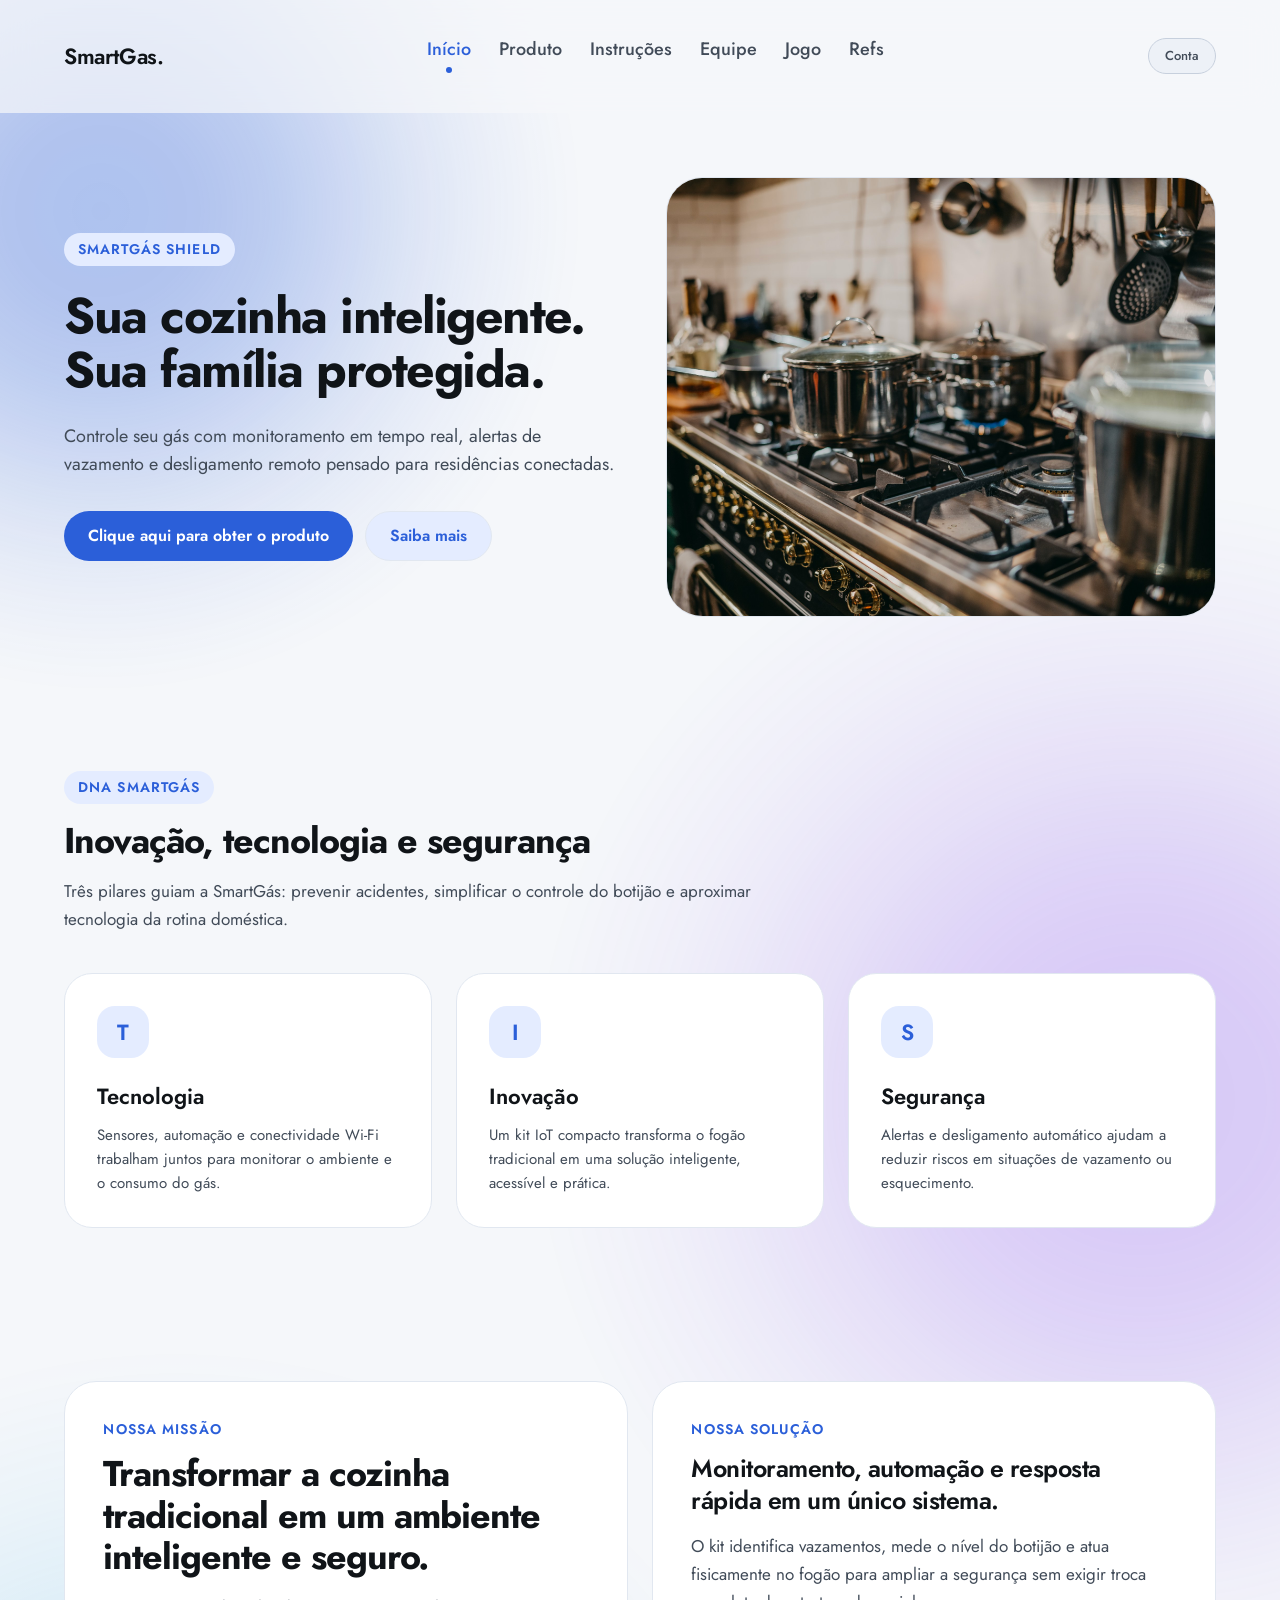
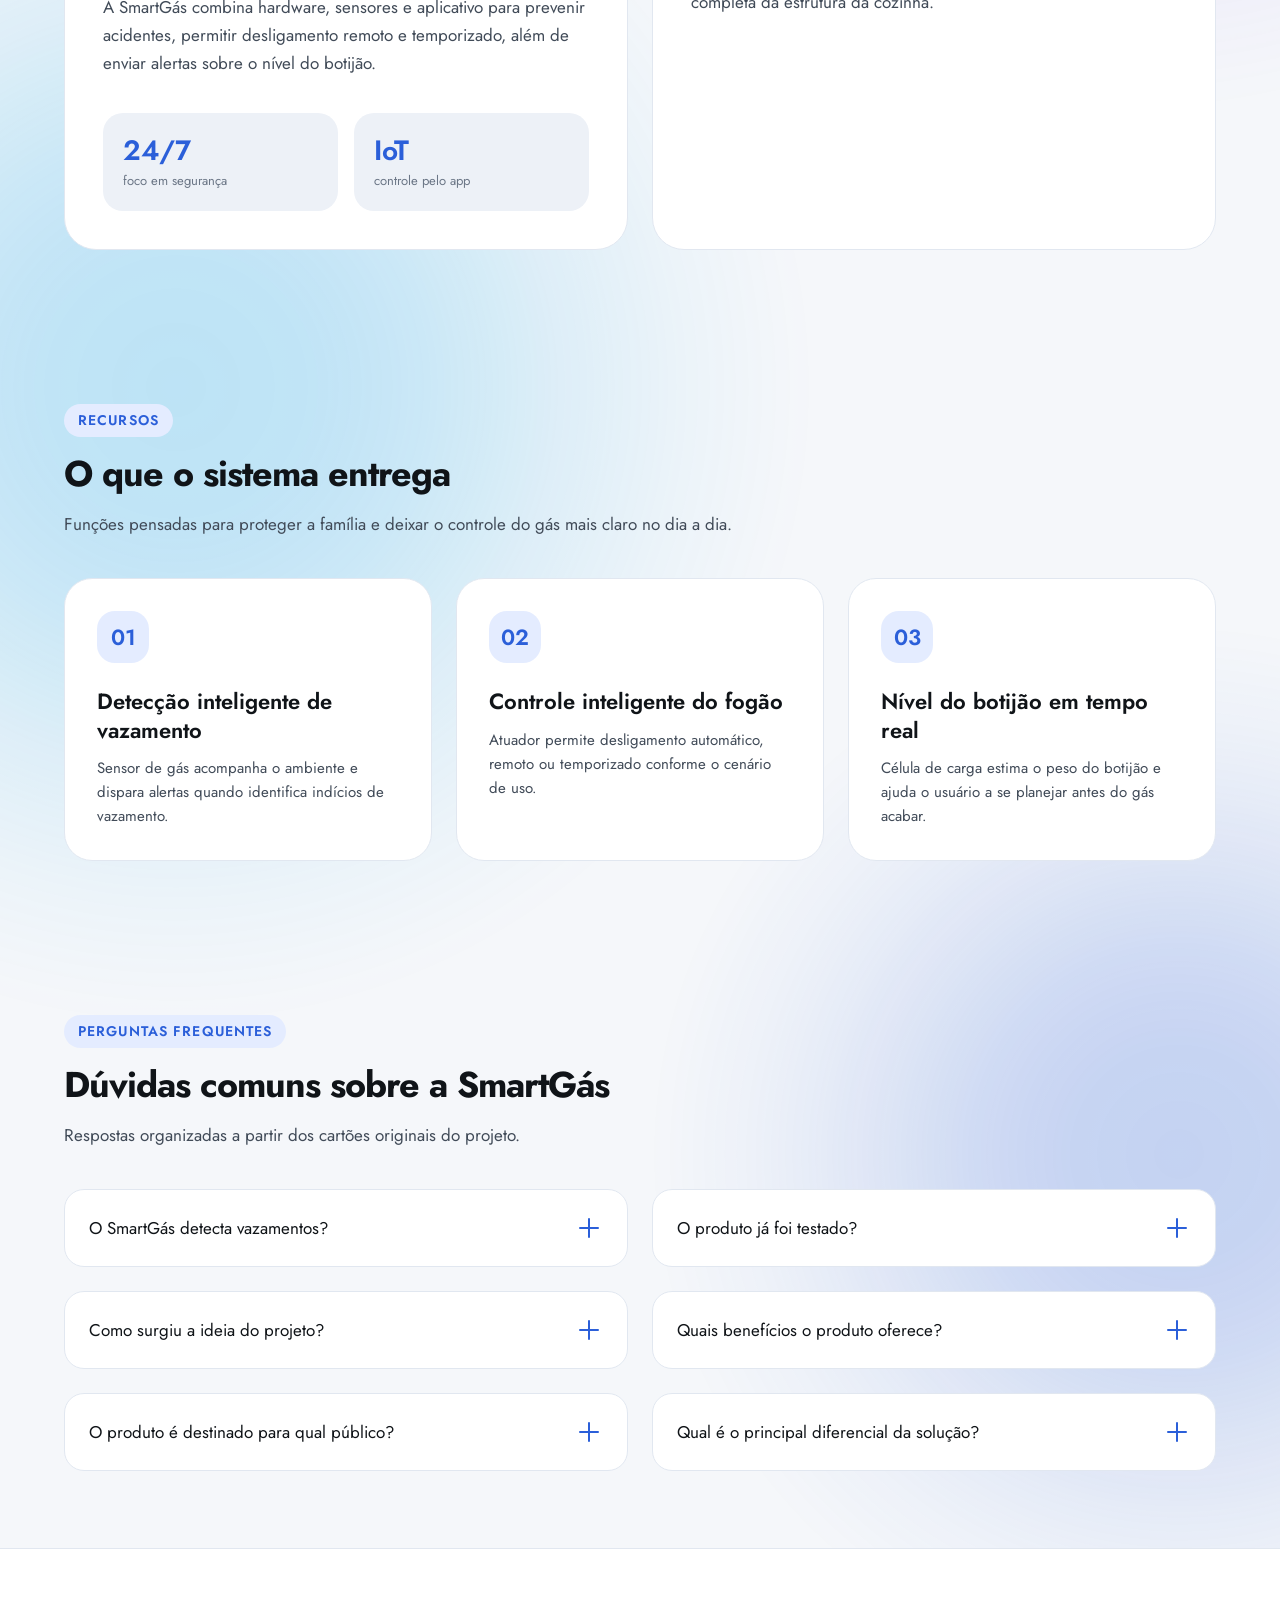
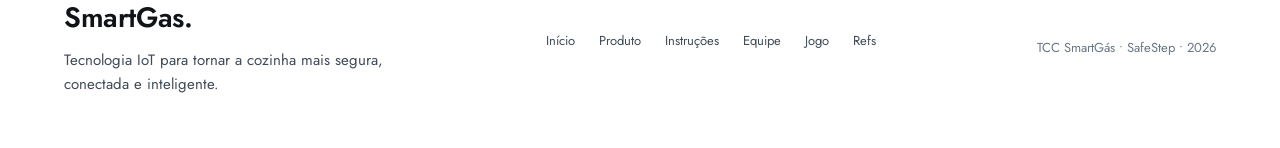
==== commit a108f50f: "Arrumando âncoras e criação + finalização da página Instruções.html" ====
--- a/index.html
+++ b/index.html
@@ -10,7 +10,7 @@
 
   <link rel="stylesheet" href="css/global.css">
   <link rel="stylesheet" href="css/aurora.css">
-  <!-- síncrono de propósito: aplica o tema e arma a aurora antes da primeira pintura -->
+
   <script src="js/theme.js"></script>
 
   <script src="js/aurora.js" defer></script>
@@ -18,7 +18,7 @@
   <script src="js/conta.js" defer></script>
 </head>
 
-<body data-page="home">
+<body data-page="home" id="Smartgas">
 
   <div class="aurora" aria-hidden="true">
     <div class="orb orb--1"></div>
@@ -29,21 +29,20 @@
 
   <div class="page">
 
-    
     <header class="navbar" id="navbar">
       <div class="container navbar__inner">
-        <a class="wordmark" href="#navbar">SmartGas.</a>
+        <a class="wordmark" href="#Smartgas">SmartGas.</a>
 
         <button class="nav-toggle" type="button" aria-expanded="false"
                 aria-controls="nav-links" aria-label="Abrir menu">☰</button>
 
         <nav class="nav-links" id="nav-links" aria-label="Navegação principal">
           <a href="index.html" aria-current="page">Início</a>
-          <a href="./produto/produto.html">Produto</a>
-          <a href="instrucoes.html">Instruções</a>
-          <a href="equipe.html">Equipe</a>
-          <a href="jogo.html">Jogo</a>
-          <a href="refs.html">Refs</a>
+          <a href="./Produto/produto.html">Produto</a>
+          <a href="./Instruções/Instruções.html">Instruções</a>
+          <a href="./Equipe/Equipe.html">Equipe</a>
+          <a href="./Jogo/Jogo.html">Jogo</a>
+          <a href="./Refs/Refs.html">Refs</a>
         </nav>
 
         <div class="navbar__actions">
@@ -58,9 +57,8 @@
         <h2 class="t-h3" id="account-title">Você não está conectado</h2>
         <p class="t-body-m modal__text">
           Entre ou crie uma conta para usar o app SmartGás e o jogo The Last Meds.
-          
         </p>
-        
+
         <div class="modal__actions">
           <a class="btn btn--primary" href="login.html">Entrar</a>
           <a class="btn btn--secondary" href="cadastro.html">Criar conta</a>
@@ -89,13 +87,13 @@
               e desligamento remoto pensado para residências conectadas.
             </p>
             <div class="hero__actions">
-              <a class="btn btn--primary" href="produto.html">Clique aqui para obter o produto</a>
+              <a class="btn btn--primary" href="./Produto/produto.html">Clique aqui para obter o produto</a>
               <a class="btn btn--secondary" href="#dna">Saiba mais</a>
             </div>
           </div>
 
           <figure class="hero__media">
-            
+
             <img src="assets/img/hero-cozinha.png"
             width= '640' height = '480'
                  alt="Cozinha residencial com o kit SmartGás instalado junto ao fogão"
@@ -179,7 +177,6 @@
               cozinha.
             </p>
           </div>
-
         </div>
       </section>
 
@@ -352,7 +349,6 @@
                 </div>
               </div>
             </div>
-
           </div>
         </div>
       </section>
@@ -369,18 +365,16 @@
 
         <nav class="footer__sitemap" aria-label="Mapa do site">
           <a href="index.html">Início</a>
-          <a href="produto.html">Produto</a>
-          <a href="instrucoes.html">Instruções</a>
-          <a href="equipe.html">Equipe</a>
-          <a href="jogo.html">Jogo</a>
-          <a href="refs.html">Refs</a>
+          <a href="./Produto/produto.html">Produto</a>
+          <a href="./Instruções/Instruções.html">Instruções</a>
+          <a href="./Equipe/Equipe.html">Equipe</a>
+          <a href="./Jogo/Jogo.html">Jogo</a>
+          <a href="./Refs/Refs.html">Refs</a>
         </nav>
 
         <span class="footer__meta">TCC SmartGás • SafeStep • 2026</span>
       </div>
     </footer>
   </div>
-
-
 </body>
 </html>
--- a/css/global.css
+++ b/css/global.css
@@ -1,8 +1,3 @@
-/* ============================================================
-   |||||||||||||||| SmartGás — CSS global |||||||||||||||||||||               
-   ============================================================ */
-
-/* ---------- 1. Tokens de cor — modo Dark (padrão) ---------- */
 :root {
   --bg-canvas: #1a1c1e;
   --bg-surface: #24282c;
@@ -20,6 +15,8 @@
   --border-subtle: #3a4046;
   --border-strong: #4e555d;
 
+  --feedback-success: #4ade80;
+
   --glow-aurora-1: #7da2ff;
   --glow-aurora-2: #22d3ee;
   --glow-aurora-3: #a78bfa;
@@ -27,7 +24,6 @@
   color-scheme: dark;
 }
 
-/* ---------- 2. Tokens de cor — modo Light ---------- */
 :root[data-theme="light"] {
   --bg-canvas: #f5f7fa;
   --bg-surface: #ffffff;
@@ -45,6 +41,8 @@
   --border-subtle: #e1e7f0;
   --border-strong: #c7d0dd;
 
+  --feedback-success: #16a34a;
+
   --glow-aurora-1: #2b5fd9;
   --glow-aurora-2: #7c3aed;
   --glow-aurora-3: #0ea5e9;
@@ -52,7 +50,6 @@
   color-scheme: light;
 }
 
-/* Segue o sistema quando o usuário ainda não escolheu um tema */
 @media (prefers-color-scheme: light) {
   :root:not([data-theme="dark"]) {
     --bg-canvas: #f5f7fa;
@@ -71,6 +68,8 @@
     --border-subtle: #e1e7f0;
     --border-strong: #c7d0dd;
 
+    --feedback-success: #16a34a;
+
     --glow-aurora-1: #2b5fd9;
     --glow-aurora-2: #7c3aed;
     --glow-aurora-3: #0ea5e9;
@@ -79,7 +78,6 @@
   }
 }
 
-/* ---------- 3. Tokens de forma e espaço ---------- */
 :root {
   --radius-pill: 999px;
   --radius-card: 28px;
@@ -92,7 +90,6 @@
   --container: 1200px;
   --gutter: 24px;
 
-  /* escala de espaçamento usada nas seções do Figma */
   --space-1: 8px;
   --space-2: 12px;
   --space-3: 16px;
@@ -104,25 +101,18 @@
   --space-9: 80px;
   --space-10: 120px;
 
-  /* animação de entrada (mesmos valores do protótipo do Figma) */
   --reveal-shift: 70px;
   --reveal-duration: 1.2s;
   --reveal-ease: cubic-bezier(0.16, 1, 0.3, 1);
 
-  /* timings do protótipo Figma (node.reactions) */
   --ease-out: cubic-bezier(0, 0, 0.58, 1);
   --ease-in-out: cubic-bezier(0.42, 0, 0.58, 1);
-  --motion-hover: 150ms var(--ease-out);      /* SMART_ANIMATE, hover em geral */
-  --motion-overlay: 220ms var(--ease-out);    /* DISSOLVE, modal "Conta" */
-  --motion-nav: 250ms var(--ease-in-out);     /* DISSOLVE, navegação entre páginas */
-  --motion-theme: 280ms var(--ease-out);      /* DISSOLVE, troca de tema */
-}
-
-/* ---------- 3b. Troca de tema (DISSOLVE / EASE_OUT / 280ms) ----------
-   O atributo data-theme-changing é posto pelo theme.js só durante a
-   troca, para que o cross-fade não interfira nas demais transições.
-   O !important garante que todo elemento use este mesmo timing na
-   janela de 280ms, em vez do seu próprio. */
+  --motion-hover: 150ms var(--ease-out);
+  --motion-overlay: 220ms var(--ease-out);
+  --motion-nav: 250ms var(--ease-in-out);
+  --motion-theme: 280ms var(--ease-out);
+}
+
 :root[data-theme-changing],
 :root[data-theme-changing] *,
 :root[data-theme-changing] *::before,
@@ -148,7 +138,6 @@
   }
 }
 
-
 *,
 *::before,
 *::after {
@@ -160,7 +149,7 @@
 }
 
 body {
-  position: relative; 
+  position: relative;
   margin: 0;
   background: var(--bg-canvas);
   color: var(--text-primary);
@@ -272,7 +261,6 @@
   color: var(--text-secondary)
 }
 
-
 .container {
   width: 100%;
   max-width: var(--container);
@@ -282,7 +270,7 @@
 
 .page {
   position: relative;
-  z-index: 1; 
+  z-index: 1;
 }
 
 .section {
@@ -300,7 +288,6 @@
 .section-head .lede {
   color: var(--text-secondary);
 }
-
 
 .eyebrow {
   display: inline-flex;
@@ -375,7 +362,6 @@
 .btn--ghost:hover {
   color: var(--text-primary);
 }
-
 
 .modal {
   width: min(440px, calc(100% - 32px));
@@ -396,7 +382,6 @@
   opacity: 1;
 }
 
-
 @starting-style {
   .modal[open] {
     opacity: 0;
@@ -448,7 +433,6 @@
   margin-top: var(--space-2);
 }
 
-
 .modal__theme {
   display: flex;
   align-items: center;
@@ -493,11 +477,9 @@
   color: var(--text-primary);
 }
 
-
 body:has(dialog[open]) {
   overflow: hidden;
 }
-
 
 .navbar {
   position: sticky;
@@ -554,7 +536,6 @@
   color: var(--brand-primary);
 }
 
-
 .nav-links a::after {
   content: "";
   width: 6px;
@@ -565,7 +546,6 @@
   transition: opacity var(--motion-hover);
 }
 
-
 .nav-links a:hover::after {
   opacity: 0.45;
 }
@@ -574,7 +554,6 @@
   color: var(--brand-primary);
 }
 
-
 .nav-links a[aria-current="page"]::after {
   opacity: 1;
 }
@@ -582,7 +561,6 @@
 .nav-toggle {
   display: none;
 }
-
 
 .card {
   background: var(--bg-surface);
@@ -629,7 +607,6 @@
   gap: var(--space-5);
 }
 
-
 .panel {
   background: var(--bg-surface);
   border: 1px solid var(--border-subtle);
@@ -674,7 +651,6 @@
   color: var(--text-muted);
 }
 
-
 .faq-grid {
   display: grid;
   grid-template-columns: repeat(2, 1fr);
@@ -693,8 +669,7 @@
   border: 1px solid var(--border-subtle);
   border-radius: var(--radius-faq);
   padding: var(--space-5);
-  /* box-shadow simula a borda de 1.5px do estado aberto sem gerar shift
-     de layout que a mudança de border-width provocaria */
+
   box-shadow: 0 0 0 0 transparent;
   transition:
     background-color var(--motion-hover),
@@ -735,7 +710,6 @@
   font-family: 'Jost', sans-serif;
 }
 
-/* FAQ plus minus */
 .faq-item__glyph {
   flex: none;
   position: relative;
@@ -755,12 +729,12 @@
   transition: transform var(--motion-hover);
 }
 
-.faq-item__glyph::before { 
+.faq-item__glyph::before {
   width: 20px;
   height: 2.5px;
 }
 
-.faq-item__glyph::after { 
+.faq-item__glyph::after {
   width: 2.5px;
   height: 20px;
 }
@@ -768,7 +742,6 @@
 .faq-item.is-open .faq-item__glyph::after {
   transform: rotate(90deg);
 }
-
 
 .faq-item__panel {
   display: grid;
@@ -779,7 +752,6 @@
 .faq-item.is-open .faq-item__panel {
   grid-template-rows: 1fr;
 }
-
 
 .faq-item__panel-inner {
   overflow: hidden;
@@ -811,7 +783,6 @@
   }
 }
 
-
 .footer {
   background: var(--bg-surface);
   border-top: 1px solid var(--border-subtle);
@@ -893,10 +864,6 @@
   margin-top: var(--space-1);
 }
 
-/* Caixa de imagem parametrizável.
-   Cada página sobrescreve só as variáveis no seu CSS próprio:
-   --media-ratio: proporção da caixa (ex.: 500 / 450, ou "auto")
-   --media-fit:   cover = preenche e corta | contain = cabe inteira, sem corte */
 .hero__media {
   aspect-ratio: var(--media-ratio, 800 / 640);
   border-radius: var(--radius-image);
@@ -911,8 +878,6 @@
   object-fit: var(--media-fit, cover);
 }
 
-/* Modificador: a própria imagem define a altura.
-   Use quando não souber/não quiser fixar a proporção — nunca corta. */
 .hero__media--auto {
   aspect-ratio: auto;
 }
@@ -920,7 +885,6 @@
 .hero__media--auto img {
   height: auto;
 }
-
 
 .theme-toggle {
   display: inline-grid;
@@ -933,7 +897,6 @@
   color: var(--text-secondary);
   font-size: 15px;
   transition: color 3s ease, background-color 1.2s ease, border-color 1.2s ease;
-
 }
 
 .theme-toggle:hover {
@@ -946,7 +909,6 @@
   align-items: center;
   gap: var(--space-2);
 }
-
 
 @media (max-width: 1080px) {
   .hero__grid {
@@ -994,7 +956,6 @@
     background: var(--bg-elevated);
     border: 1px solid var(--border-strong);
     margin-left: auto;
-    
   }
 
   .grid-3,
--- a/css/aurora.css
+++ b/css/aurora.css
@@ -1,20 +1,8 @@
-/* ============================================================
-   SmartGás — Aurora
-   Fundo de orbes em gradiente radial, portado dos component sets
-   "Fundo / Aurora / <Página> <Tema>" do Figma.
-
-   No Figma cada orbe é uma ELIPSE com preenchimento GRADIENT_RADIAL
-   e a mesma escada de 10 paradas de alpha — não há blur de camada,
-   toda a suavidade vem do gradiente.
-
-   Posições em % (centro do orbe) medidas sobre o frame da aurora.
-   ============================================================ */
-
 .aurora {
   position: absolute;
   inset: 0;
   z-index: 0;
-  overflow: hidden; /* recorta nas bordas do documento, fora da área visível */
+  overflow: hidden;
   pointer-events: none;
 }
 
@@ -24,17 +12,11 @@
   top: var(--orb-y);
   width: var(--orb-size);
   height: var(--orb-size);
-  /* sem border-radius: o gradiente já termina em transparente na borda,
-     e um recorte extra só poderia devolver uma aresta serrilhada */
+
   opacity: var(--orb-opacity);
   transform: translate(-50%, -50%);
   will-change: opacity, transform;
 
-  /* Escada de alpha idêntica em todos os orbes (0% → 100%).
-     `closest-side` é obrigatório: sem ele o padrão é `farthest-corner`,
-     que só chega em transparente na quina do elemento (~1,41x o raio).
-     Como o border-radius recorta um círculo no raio, o gradiente seria
-     cortado ainda opaco e apareceria uma bola de borda dura. */
   background: radial-gradient(
     circle closest-side,
     color-mix(in srgb, var(--orb-color) 100%, transparent) 0%,
@@ -50,7 +32,6 @@
   );
 }
 
-/* ---------- Tamanho, cor e opacidade por índice de orbe ---------- */
 .orb--1 {
   --orb-size: clamp(548px, 76.1vw, 1096px);
   --orb-color: var(--glow-aurora-1);
@@ -79,54 +60,36 @@
   --orb-x: 92.08%;
 }
 
-/* ---------- Posição vertical por página ---------- */
-/* Home */
 [data-page="home"] .orb--1 { --orb-y: 6.31%; }
 [data-page="home"] .orb--2 { --orb-y: 32.85%; }
 [data-page="home"] .orb--3 { --orb-y: 59.36%; }
 [data-page="home"] .orb--4 { --orb-y: 82.27%; }
 
-/* Produto */
 [data-page="produto"] .orb--1 { --orb-y: 12.51%; }
 [data-page="produto"] .orb--2 { --orb-y: 37.51%; }
 [data-page="produto"] .orb--3 { --orb-y: 62.51%; }
 [data-page="produto"] .orb--4 { --orb-y: 87.51%; }
 
-/* Instruções */
 [data-page="instrucoes"] .orb--1 { --orb-y: 12.50%; }
 [data-page="instrucoes"] .orb--2 { --orb-y: 37.51%; }
 [data-page="instrucoes"] .orb--3 { --orb-y: 62.49%; }
 [data-page="instrucoes"] .orb--4 { --orb-y: 87.50%; }
 
-/* Equipe */
 [data-page="equipe"] .orb--1 { --orb-y: 6.70%; }
 [data-page="equipe"] .orb--2 { --orb-y: 33.38%; }
 [data-page="equipe"] .orb--3 { --orb-y: 60.06%; }
 [data-page="equipe"] .orb--4 { --orb-y: 82.73%; }
 
-/* Jogo — só 3 orbes no Figma */
 [data-page="jogo"] .orb--1 { --orb-y: 9.22%; }
 [data-page="jogo"] .orb--2 { --orb-y: 45.12%; }
 [data-page="jogo"] .orb--3 { --orb-y: 81.01%; }
 [data-page="jogo"] .orb--4 { display: none; }
 
-/* Refs — o Orb 4 fica à esquerda dos demais nesta página */
 [data-page="refs"] .orb--1 { --orb-y: 8.50%; }
 [data-page="refs"] .orb--2 { --orb-y: 43.96%; }
 [data-page="refs"] .orb--3 { --orb-y: 79.46%; }
 [data-page="refs"] .orb--4 { --orb-y: 95.83%; --orb-x: 89.17%; }
 
-/* As telas de autenticação e de conta (Acesso, Login, Cadastro,
-   Bem-vindo, Painel, Menu/Conta, Recuperar senha…) não têm aurora
-   no Figma — basta omitir o data-page ou não incluir a .aurora. */
-
-/* ---------- Animação de entrada ---------- */
-/* O estado inicial só é aplicado quando o JS arma a animação
-   (data-motion="armed" no <html>), para que sem JS os orbes
-   apareçam normalmente. */
-/* O transform é escrito por extenso em cada estado (e não via custom
-   property variável) porque propriedades personalizadas não registradas
-   não interpolam — o transform daria um salto em vez de animar. */
 [data-motion="armed"] .orb {
   opacity: 0;
   transform: translate(-50%, -50%) translateY(var(--reveal-shift));
@@ -142,7 +105,6 @@
   transform: translate(-50%, -50%);
 }
 
-/* escalonamento leve, na ordem em que os orbes descem a página */
 .orb--1 { transition-delay: 0ms; }
 .orb--2 { transition-delay: 120ms; }
 .orb--3 { transition-delay: 240ms; }
@@ -157,12 +119,10 @@
   }
 }
 
-/* Fallback para navegadores sem color-mix(): orbes em cor sólida
-   suave, sem gradiente — o layout continua correto. */
 @supports not (background: color-mix(in srgb, red 50%, transparent)) {
   .orb {
     background: var(--orb-color);
-    border-radius: 50%; /* aqui o recorte é necessário: cor sólida + blur */
+    border-radius: 50%;
     filter: blur(180px);
     opacity: calc(var(--orb-opacity) * 0.8);
   }
